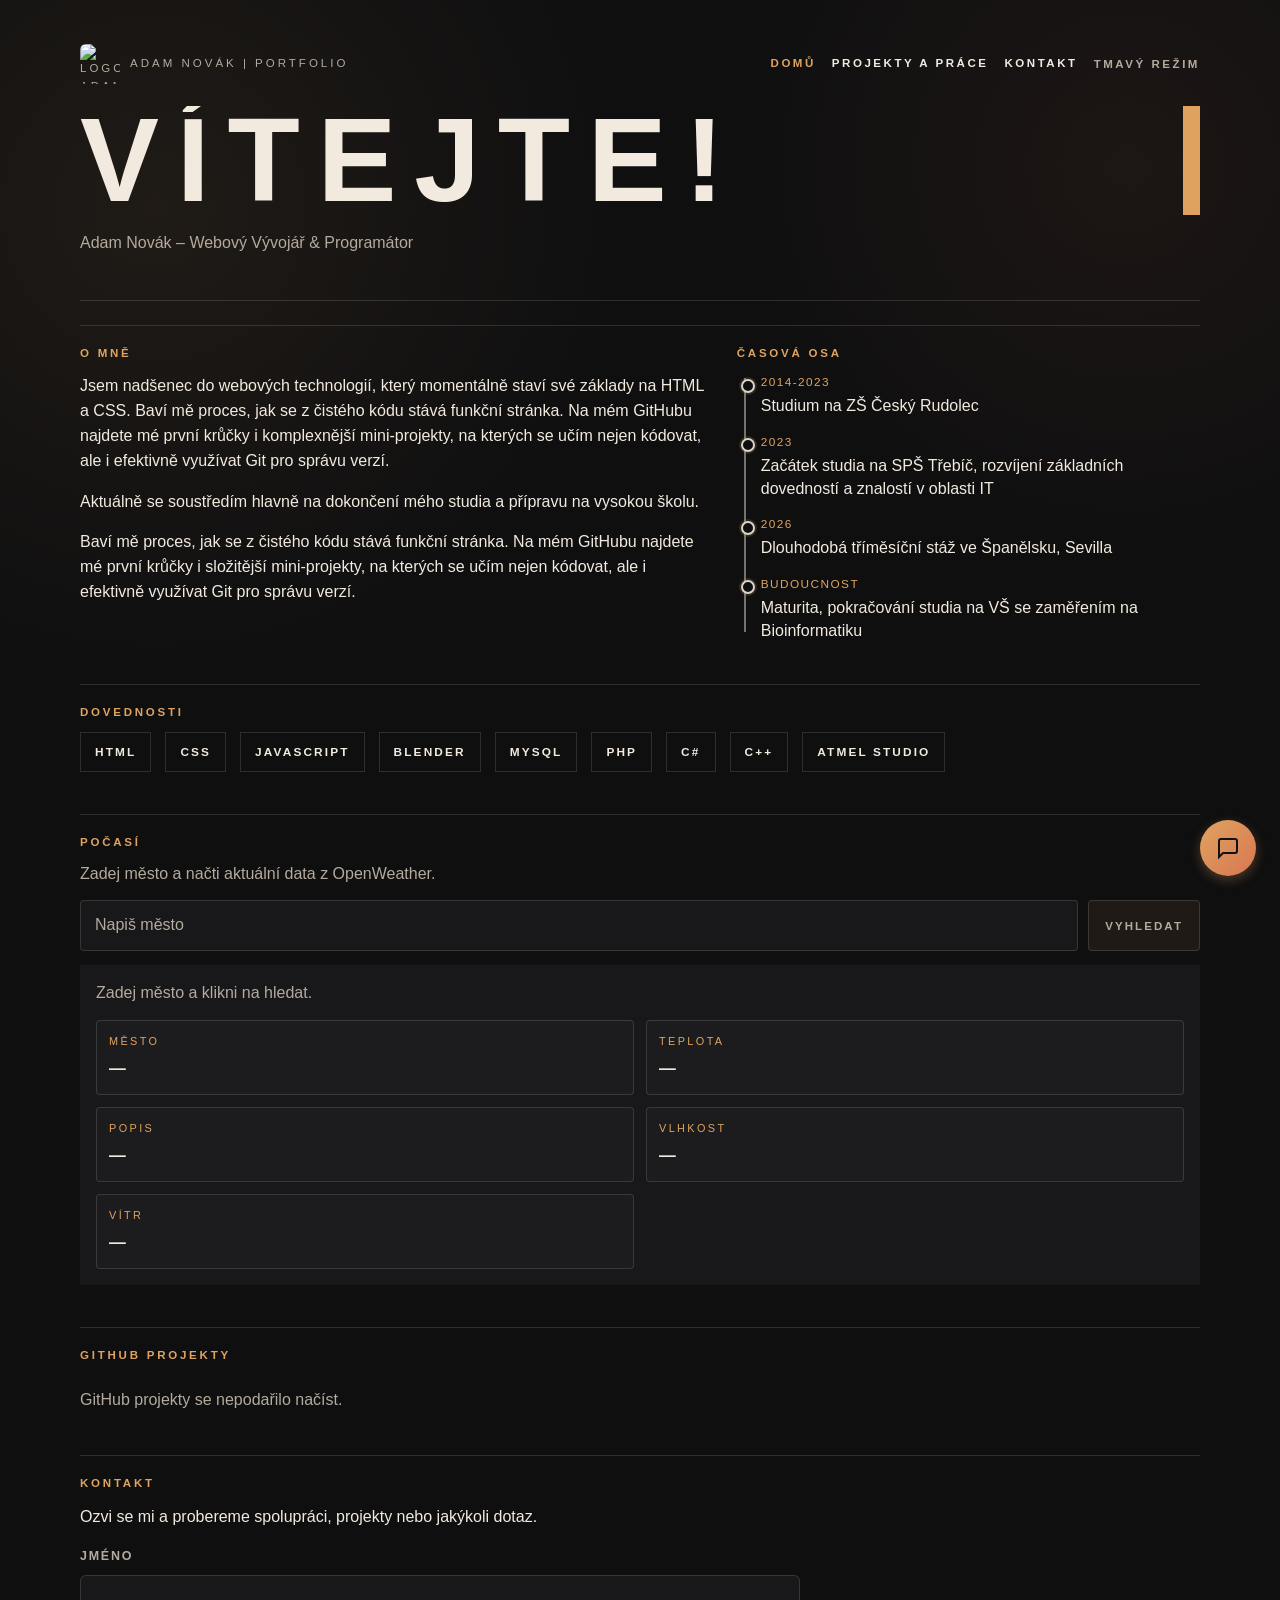
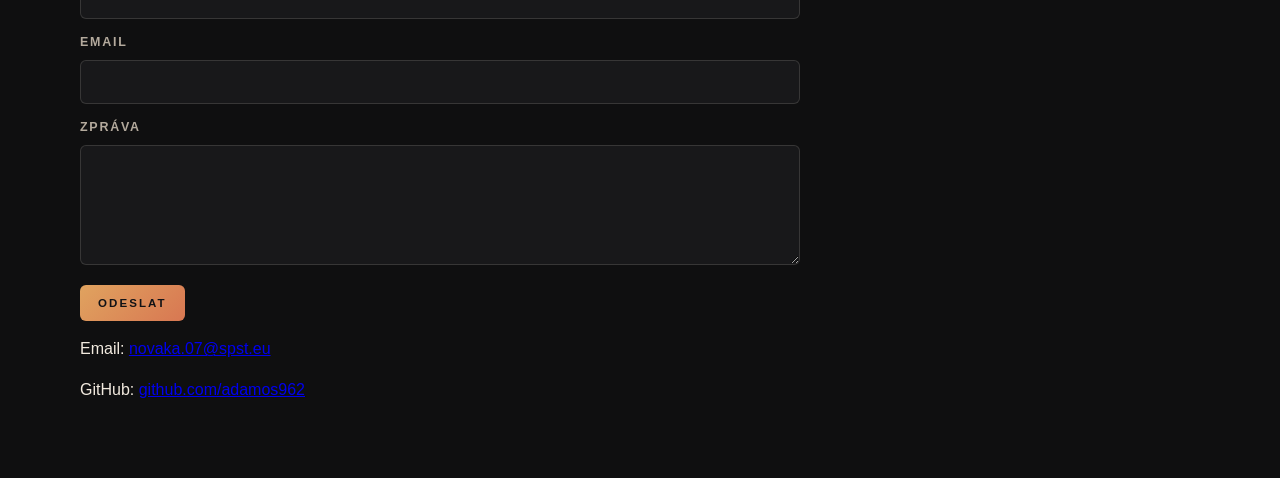
==== index.html @ 63051bd4 "JS minified + picture compressed more" ====
<!DOCTYPE html>
<html lang="cs">
<head>
    <meta charset="UTF-8">
    <meta name="viewport" content="width=device-width, initial-scale=1.0">
    <meta name="description" content="Portfolio Adama Nováka – webový vývojář, programátor, 3D designer. HTML, CSS, JavaScript, Python, C++. Přehled projektů a dovedností.">
    <meta name="author" content="Adam Novák">
    <meta name="keywords" content="portfolio, webový vývojář, HTML CSS JavaScript, Python, programátor, Třebíč">
    <meta name="robots" content="index,follow,max-snippet:-1,max-image-preview:large">
    <meta name="theme-color" content="#0f0f10">
    <meta name="color-scheme" content="dark light">
    <meta http-equiv="Content-Security-Policy" content="script-src 'self' 'unsafe-inline' https://www.googletagmanager.com https://api.github.com; connect-src 'self' https://*.google-analytics.com https://*.analytics.google.com https://*.googletagmanager.com https://api.github.com https://api.openweathermap.org;">
    <meta name="google-site-verification" content="hx__53u4xNnlyAiqrmCuZ11W1itisKY6_TkjL5RrKaM">
    <meta name="mobile-web-app-capable" content="yes">
    <meta property="og:locale" content="cs_CZ">
    <meta property="og:type" content="website">
    <meta property="og:url" content="https://adameknovacek.netlify.app/">
    <meta property="og:site_name" content="Adam Novák | Portfolio">
    <meta property="og:title" content="Adam Novák | Portfolio">
    <meta property="og:description" content="Osobní portfolio Adama Nováka. Webové projekty, studijní práce, dovednosti a kontakt na jednom místě.">
    <meta property="og:image" content="https://adameknovacek.netlify.app/LOGO.webp">
    <meta property="og:image:width" content="512">
    <meta property="og:image:height" content="512">
    <meta property="og:image:type" content="image/png">
    <meta name="twitter:card" content="summary_large_image">
    <meta name="twitter:title" content="Adam Novák | Portfolio">
    <meta name="twitter:description" content="Osobní portfolio Adama Nováka. Webové projekty, studijní práce, dovednosti a kontakt na jednom místě.">
    <meta name="twitter:image" content="https://adameknovacek.netlify.app/LOGO.webp">
    <meta name="twitter:creator" content="@adamos962">
    <meta name="apple-mobile-web-app-status-bar-style" content="black-translucent">
    <script async src="https://www.googletagmanager.com/gtag/js?id=G-PLTFPHKEN8"></script>
    <script>
      window.dataLayer = window.dataLayer || [];
      function gtag(){dataLayer.push(arguments);}
      gtag('js', new Date());

      gtag('config', 'G-PLTFPHKEN8');
    </script>
    <title>Adam Novák | Portfolio – Webový Vývojář & Programátor</title>
    <link rel="icon" type="image/webp" href="LOGO.webp">
    <link rel="canonical" href="https://adameknovacek.netlify.app/">
    <link rel="preconnect" href="https://api.openweathermap.org">
    <link rel="dns-prefetch" href="https://github.com">
    <link rel="stylesheet" href="style.css">
    <script type="application/ld+json">
    {
        "@context": "https://schema.org",
        "@type": "ProfilePage",
        "name": "Adam Novák | Portfolio",
        "url": "https://adameknovacek.netlify.app/",
        "description": "Portfolio Adama Nováka - webový vývojář, programátor, 3D designer.",
        "inLanguage": "cs-CZ",
        "datePublished": "2026-05-05",
        "isAccessibleForFree": true,
        "mainEntity": {
            "@type": "Person",
            "name": "Adam Novák",
            "url": "https://adameknovacek.netlify.app/",
            "email": "novaka.07@spst.eu",
            "jobTitle": "Student, Webový Vývojář & Programátor",
            "affiliation": {
                "@type": "EducationalOrganization",
                "name": "SPŠ Třebíč"
            },
            "knowsLanguage": ["cs", "en"],
            "sameAs": [
                "https://github.com/adamos962"
            ],
            "skills": "HTML, CSS, JavaScript, Python, C++, C#, MySQL, Blender, 3D Modeling"
        }
    }
    </script>
    <script type="application/ld+json">
    {
        "@context": "https://schema.org",
        "@type": "BreadcrumbList",
        "itemListElement": [
            {
                "@type": "ListItem",
                "position": 1,
                "name": "Domů",
                "item": "https://adameknovacek.netlify.app/"
            },
            {
                "@type": "ListItem",
                "position": 2,
                "name": "O Mně",
                "item": "https://adameknovacek.netlify.app/#o-mne"
            },
            {
                "@type": "ListItem",
                "position": 3,
                "name": "Dovednosti",
                "item": "https://adameknovacek.netlify.app/#dovednosti"
            }
        ]
    }
    </script>
</head>
<body>
    <header class="hero">
        <div class="hero__topbar">
            <a class="hero__brand" href="index.html" aria-label="Přejít na hlavní stránku">
                    <img class="hero__logo hero__logo--large" src="LOGO.webp"
                         srcset="LOGO-64.webp 64w, LOGO-128.webp 128w, LOGO.webp 361w"
                         sizes="(max-width: 600px) 48px, 49px"
                         width="49" height="50"
                         decoding="async" loading="lazy"
                         alt="Logo Adam Novák">
                <span>Adam Novák | Portfolio</span>
            </a>
            <nav aria-label="Hlavní navigace">
                <a href="index.html" aria-current="page">Domů</a>
                <a href="projekty.html">Projekty a Práce</a>
                <a href="#kontakt">Kontakt</a>
                <button type="button" data-theme-toggle>Tmavý režim</button>
            </nav>
        </div>

        <h1 class="typewriter"></h1>
        <p class="hero__subtitle">Adam Novák – Webový Vývojář & Programátor</p>
    </header>

    <main class="obsah">
        <section id="o-mne" class="karta about-section" itemscope itemtype="https://schema.org/EducationalOccupationalCredential">
            <div>
                <h2>O mně</h2>
                <p itemprop="description">
                    Jsem nadšenec do webových technologií, který momentálně staví své základy na HTML a CSS. Baví mě proces, jak se z čistého kódu stává funkční stránka. Na mém GitHubu najdete mé první krůčky i komplexnější mini-projekty, na kterých se učím nejen kódovat, ale i efektivně využívat Git pro správu verzí.
                </p>
                <p>
                    Aktuálně se soustředím hlavně na dokončení mého studia a přípravu na vysokou školu.
                </p>

                <p>
                    Baví mě proces, jak se z čistého kódu stává funkční stránka. Na mém GitHubu najdete mé první krůčky i složitější mini-projekty, na kterých se učím nejen kódovat, ale i efektivně využívat Git pro správu verzí.
                </p>
                </p>
            </div>
            <aside class="study-timeline" aria-label="Studijní timeline">
                <h2>Časová osa</h2>
                <ol class="study-timeline__list">
                    <li><span>2014-2023</span>Studium na ZŠ Český Rudolec</li>
                    <li><span>2023</span>Začátek studia na SPŠ Třebíč, rozvíjení základních dovedností a znalostí v oblasti IT</li>
                    <li><span>2026</span>Dlouhodobá tříměsíční stáž ve Španělsku, Sevilla</li>
                    <li><span>Budoucnost</span>Maturita, pokračování studia na VŠ se zaměřením na Bioinformatiku</li>
                </ol>
            </aside>
        </section>

        <section id="dovednosti" class="karta">
            <h2>Dovednosti</h2>
            <ul class="seznam-dovednosti" itemscope itemtype="https://schema.org/ItemList">
                <link itemprop="itemListOrder" href="https://schema.org/ItemListUnordered" />
                <li itemprop="itemListElement">HTML</li>
                <li itemprop="itemListElement">CSS</li>
                <li itemprop="itemListElement">JavaScript</li>
                <li itemprop="itemListElement">Blender</li>
                <li itemprop="itemListElement">MySQL</li>
                <li itemprop="itemListElement">PHP</li>
                <li itemprop="itemListElement">C#</li>
                <li itemprop="itemListElement">C++</li>
                <li itemprop="itemListElement">Atmel studio</li>
            </ul>
        </section>

        <section id="weather" class="karta weather-widget">
            <div class="weather-widget__intro">
                <h2>Počasí</h2>
                <p>Zadej město a načti aktuální data z OpenWeather.</p>
            </div>

            <div class="weather-widget__controls">
                <input id="weather-city-input" class="weather-widget__input" type="text" placeholder="Napiš město" aria-label="Název města">
                <button type="button" data-weather-search class="weather-widget__button">Vyhledat</button>
            </div>

            <div class="weather-card" aria-live="polite">
                <p id="weather-message" class="weather-card__message">Zadej město a klikni na hledat.</p>
                <dl class="weather-card__details">
                    <div class="weather-card__item">
                        <dt>Město</dt>
                        <dd id="weather-city-name">—</dd>
                    </div>
                    <div class="weather-card__item">
                        <dt>Teplota</dt>
                        <dd id="weather-temperature">—</dd>
                    </div>
                    <div class="weather-card__item">
                        <dt>Popis</dt>
                        <dd id="weather-description">—</dd>
                    </div>
                    <div class="weather-card__item">
                        <dt>Vlhkost</dt>
                        <dd id="weather-humidity">—</dd>
                    </div>
                    <div class="weather-card__item">
                        <dt>Vítr</dt>
                        <dd id="weather-wind">—</dd>
                    </div>
                </dl>
            </div>
        </section>

        <section id="projects" class="karta github-projects" aria-labelledby="github-projects-heading"></section>

        <section id="kontakt" class="karta contact-section">
            <h2>Kontakt</h2>
            <p>Ozvi se mi a probereme spolupráci, projekty nebo jakýkoli dotaz.</p>
            <form name="kontaktni-formular" method="POST" action="/thank-you.html" data-netlify="true" data-netlify-honeypot="bot-field" class="contact-form">
                <input type="hidden" name="form-name" value="kontaktni-formular">
                <p style="display:none;">
                    <label>Nevyplňujte toto pole: <input name="bot-field" /></label>
                </p>
                <div class="contact-form__field">
                    <label for="contact-name">Jméno</label>
                    <input id="contact-name" name="name" type="text" autocomplete="name" required>
                </div>
                <div class="contact-form__field">
                    <label for="contact-email">Email</label>
                    <input id="contact-email" name="email" type="email" autocomplete="email" required>
                </div>
                <div class="contact-form__field">
                    <label for="contact-message">Zpráva</label>
                    <textarea id="contact-message" name="message" rows="5" required></textarea>
                </div>
                <button type="submit" class="weather-widget__button">Odeslat</button>
            </form>
            <address class="kontakt-data">
                <p>Email: <a href="mailto:novaka.07@spst.eu">novaka.07@spst.eu</a></p>
                <p>GitHub: <a href="https://github.com/adamos962" target="_blank" rel="noopener noreferrer">github.com/adamos962</a></p>
            </address>
        </section>
    </main>
    
    <button id="chat-bubble" class="chat-bubble" aria-label="Otevřít chat" aria-expanded="false">
        <svg width="24" height="24" viewBox="0 0 24 24" fill="none" stroke="currentColor" stroke-width="2">
            <path d="M21 15a2 2 0 0 1-2 2H7l-4 4V5a2 2 0 0 1 2-2h14a2 2 0 0 1 2 2z"></path>
        </svg>
    </button>

    <div id="chat-modal" class="chat-modal" hidden>
        <div class="chat-modal__container">
            <div class="chat-modal__header">
                <h2>Zeptej se mě</h2>
                <button id="chat-close" class="chat-modal__close" aria-label="Zavřít chat">&times;</button>
            </div>
            <div class="chat-modal__body">
                <p class="chat-modal__intro">Ptej se na mé dovednosti, projekty nebo pozadí.</p>
                <div id="chat-response" aria-live="polite" class="chat-response"></div>
            </div>
            <div class="chat-modal__footer">
                <input type="text" id="chat-input" placeholder="např. Jaké jazyky znáš?" aria-label="Tvá otázka">
                <button id="chat-send">Poslat</button>
            </div>
        </div>
    </div>
    <script src="script.js" defer></script>
</body>
</html>
---- style.css ----
:root,body.dark-mode{--line:rgba(242, 234, 223, 0.14);--accent:#e0a35f}body,nav a{color:var(--ink)}.contact-form label,.projekt-karta h3,.weather-card__item dt,.weather-widget__button,.work-item h3,h1,nav button{text-transform:uppercase}.github-project-card__link:hover,.karta--footer a{text-decoration:underline}.back-link,.hero__brand,nav a{text-decoration:none}:root{--bg:#0f0f10;--surface:#18181a;--ink:#f2eadf;--muted:#b4aa9d;--page-width:1120px}body.dark-mode{--bg:#e5d0ad;--surface:#d7bb86;--ink:#1f1f22;--muted:#5f5a54;--color-primary:var(--accent);--color-muted:var(--muted)}*{box-sizing:border-box;user-select:none}body{margin:0;padding:22px 18px 36px;font-family:Arial,sans-serif;line-height:1.55;background:radial-gradient(circle at 12% 10%,rgba(224,163,95,.08),transparent 22%),radial-gradient(circle at 88% 8%,rgba(216,119,82,.07),transparent 18%),var(--bg)}.weather-card__item dt,.weather-widget__button,h1,h2,h3,nav button{font-family:"Arial Narrow","Helvetica Neue Condensed Bold",Impact,"Arial Black",sans-serif}.thank-you-page{min-height:100vh;display:flex;flex-direction:column}.thank-you-page .obsah{flex:1;display:flex;align-items:flex-start}.thank-you-page .obsah .karta{width:100%;margin-top:28px}.hero,.karta--footer,.obsah{max-width:var(--page-width);margin:0 auto}.hero.hero--full{max-width:none;width:100%;margin:0;padding-left:22px;padding-right:22px}.hero{padding:22px 0 26px;border-bottom:1px solid var(--line)}.hero__topbar{display:flex;justify-content:space-between;align-items:center;flex-wrap:wrap;gap:18px;margin-bottom:22px}.hero__brand,.karta h2,.project-kicker,.seznam-dovednosti li,.stack,.study-timeline__list span,nav a{font-family:"Arial Narrow","Helvetica Neue Condensed Bold",Impact,"Arial Black",sans-serif;text-transform:uppercase}.hero__brand{margin:0;display:inline-flex;align-items:center;gap:10px;font-size:.72rem;letter-spacing:.26em;color:var(--muted)}.weather-widget__button,nav a,nav button{font-size:.72rem;font-weight:700;letter-spacing:.22em}.hero__logo{width:28px;height:28px;object-fit:contain;border-radius:6px}.hero__logo--large{width:40px;height:40px}nav{display:flex;flex-wrap:wrap;gap:16px}nav a[aria-current=page]{color:var(--accent)}.weather-widget__button,nav button{padding:0;border:0;background:0 0;color:var(--muted);cursor:pointer;transition:color .2s}.weather-widget__button{padding:12px 16px;border:1px solid var(--line);border-radius:4px;background:rgba(224,163,95,.08);letter-spacing:.18em}.weather-widget__button:hover,nav button:hover{color:var(--accent);transform:none}.weather-widget__button:focus-visible,nav button:focus-visible{outline:2px solid var(--accent);outline-offset:4px}h1,h2,h3{margin:0;line-height:.92}h1{font-size:clamp(3.4rem, 10vw, 7.4rem);letter-spacing:-.1em}h1.typewriter{overflow:hidden;white-space:nowrap;border-right:.15em solid var(--accent);letter-spacing:.15em;animation:3.5s steps(30,end) typing,.5s step-end infinite blink-caret}@keyframes typing{from{width:0}to{width:100%}}@keyframes blink-caret{from,to{border-color:transparent}50%{border-color:var(--accent)}}.hero__subtitle{margin:16px 0 18px;max-width:40ch;font-size:1rem;color:var(--muted)}.github-projects,.weather-widget{display:grid;gap:14px}.github-projects__message,.weather-widget__intro p{margin:0;color:var(--muted)}.weather-widget__controls{display:flex;flex-wrap:wrap;gap:10px}.github-projects__grid,.weather-card__details{display:grid;grid-template-columns:repeat(2,minmax(0,1fr))}.weather-widget__input{flex:1 1 260px;min-width:0;padding:12px 14px;border:1px solid var(--line);border-radius:4px;background:var(--surface);color:var(--ink);font:inherit;user-select:text}.weather-widget__input::placeholder{color:var(--muted)}.weather-widget__input:focus-visible{outline:2px solid var(--accent);outline-offset:2px}.weather-widget__button:hover{background:rgba(224,163,95,.16);border-color:rgba(224,163,95,.32)}.karta,.work-item{border-top:1px solid var(--line)}.weather-card{padding:16px;background:var(--surface)}.weather-card__message{margin:0 0 14px;color:var(--muted)}.weather-card__details{gap:12px;margin:0;padding:0}.weather-card__item{padding:12px;border:1px solid var(--line);border-radius:4px;background:rgba(255,255,255,.02)}.weather-card__item dt{margin:0 0 6px;font-size:.68rem;letter-spacing:.22em;color:var(--accent)}.weather-card__item dd{margin:0;font-size:1.05rem;font-weight:700;letter-spacing:.02em}.github-projects__grid{gap:16px}.github-project-card{padding:18px;border:1px solid var(--line);background:var(--surface)}.github-project-card__title{margin:0 0 8px;font-size:1rem}.github-project-card__badge{display:inline-block;margin-bottom:10px;padding:4px 8px;border-radius:999px;color:#111216;font-size:.7rem;font-weight:700}.github-project-card__description{margin:0 0 14px;color:var(--ink)}#chat-send,.chat-modal__close:hover,.karta h2,.project-kicker,.study-timeline__list span{color:var(--accent)}.github-project-card__link{color:var(--accent);text-decoration:none;font-size:.9rem}.obsah{margin-top:24px;display:grid;gap:20px}.karta{padding:22px 0}.karta h2{margin-bottom:14px;font-size:.72rem;letter-spacing:.24em}.about-section{display:grid;grid-template-columns:minmax(0,1.15fr) minmax(300px,0.85fr);gap:30px;align-items:start}.study-timeline__list{margin:0;padding:2px 0 0 24px;list-style:none;position:relative}.chat-bubble,.chat-modal{position:fixed;right:24px}.study-timeline__list::before{content:"";position:absolute;left:7px;top:6px;bottom:10px;width:2px;background:rgba(242,234,223,.45)}.study-timeline__list li{position:relative;margin-bottom:16px;line-height:1.45}.study-timeline__list li:last-child{margin-bottom:0}.study-timeline__list li::before{content:"";position:absolute;left:-20px;top:.3rem;width:10px;height:10px;border-radius:50%;border:2px solid rgba(242,234,223,.9);background:var(--bg);box-shadow:0 0 0 2px rgba(224,163,95,.16)}.study-timeline__list span{display:block;margin-bottom:3px;font-size:.74rem;letter-spacing:.12em}.seznam-dovednosti{display:flex;flex-wrap:wrap;gap:14px;margin:14px 0 0;padding:0;list-style:none}.project-media,.projekty-grid{display:grid;grid-template-columns:repeat(2,minmax(0,1fr))}.seznam-dovednosti li{padding:10px 14px;border:1px solid var(--line);font-size:.74rem;font-weight:700;letter-spacing:.18em}.projekty-grid{gap:16px;margin-top:14px;padding:0;list-style:none}.projekt-karta{border:1px solid var(--line);background:var(--surface)}.projekt-karta article{padding:20px;height:100%}.project-media img,.work-image img{display:block;padding:7px;background:#111216;object-fit:cover;width:100%}.project-kicker{margin:0 0 12px;font-size:.68rem;letter-spacing:.24em}.contact-form label,.stack{color:var(--muted);font-weight:700}.projekt-karta h3{margin:0 0 12px;font-size:1.55rem;letter-spacing:.06em}.projekt-popis{min-height:4.65em}.project-media{gap:10px;margin:16px 0 12px}.project-media img{height:190px;border:1px solid rgba(224,163,95,.28);border-radius:4px;box-shadow:0 10px 22px rgba(0,0,0,.3)}.stack{margin:12px 0 0;font-size:.72rem;letter-spacing:.2em}.work-list{margin-top:8px}.work-item{padding:16px 0 22px}.work-item--with-img{display:flex;gap:34px;align-items:center;justify-content:space-between}.work-content{flex:1}.work-image{flex:0 0 360px}.work-image img{height:220px;border:1px solid rgba(224,163,95,.35);border-radius:4px;box-shadow:0 14px 28px rgba(0,0,0,.35)}.work-item h3{margin:0 0 10px;font-size:1.25rem;letter-spacing:.04em}.work-text{margin:0;max-width:75ch}.contact-form{max-width:720px;margin-top:18px}.contact-form__field{margin-bottom:14px;display:flex;flex-direction:column;gap:8px}.contact-form label{font-size:.78rem;letter-spacing:.14em}.contact-form input[type=email],.contact-form input[type=text],.contact-form textarea{background:var(--surface);border:1px solid var(--line);color:var(--ink);padding:12px 14px;border-radius:6px;font-size:1rem;width:100%}.contact-form textarea{min-height:120px;resize:vertical}.contact-form input:focus,.contact-form select:focus,.contact-form textarea:focus{outline:2px solid var(--color-primary);border-color:var(--color-primary);box-shadow:0 8px 24px rgba(224,163,95,.06)}.contact-form button:disabled,.contact-form button[disabled]{opacity:.7;cursor:not-allowed;transform:none}.contact-form button{margin-top:6px;padding:12px 18px;border-radius:6px;background:linear-gradient(135deg,var(--accent),#d87752);color:#111216;border:none;font-weight:700;cursor:pointer}.contact-form button:hover{filter:brightness(1.02)}@media (max-width:640px){.contact-form{padding:0 6px}}.karta--footer{margin-top:24px;padding-top:24px;border-top:1px solid var(--line)}.karta--footer a{color:var(--ink);font-weight:700;text-decoration-color:var(--accent)}.back-link{display:inline-flex;align-items:center;gap:10px;padding:12px 18px;border:1px solid var(--line);border-radius:999px;background:rgba(224,163,95,.08);color:var(--ink);font-weight:700;transition:transform .2s,border-color .2s,background .2s}.back-link:hover{transform:translateY(-1px);border-color:var(--accent);background:rgba(224,163,95,.14)}.back-link:focus-visible{outline:2px solid var(--accent);outline-offset:3px}.kontakt-data{font-style:normal}.chat-bubble{bottom:24px;width:56px;height:56px;border-radius:50%;border:none;background:linear-gradient(135deg,var(--accent),#d87752);color:#111216;cursor:pointer;display:flex;align-items:center;justify-content:center;box-shadow:0 4px 12px rgba(224,163,95,.3);transition:transform .2s,box-shadow .2s;z-index:999}.chat-bubble:hover{transform:scale(1.1);box-shadow:0 6px 16px rgba(224,163,95,.5)}.chat-bubble:focus-visible{outline:2px solid var(--accent);outline-offset:4px}.chat-bubble svg{width:24px;height:24px}.chat-modal{bottom:100px;max-width:360px;background:var(--surface);border:1px solid var(--line);border-radius:12px;box-shadow:0 8px 24px rgba(0,0,0,.3);max-height:500px;z-index:998;display:flex;flex-direction:column;animation:.3s ease-out slideUp}.chat-modal[hidden]{display:none}@keyframes slideUp{from{opacity:0;transform:translateY(20px)}to{opacity:1;transform:translateY(0)}}.chat-modal__header{padding:12px 16px;border-bottom:1px solid var(--line);display:flex;justify-content:space-between;align-items:center}.chat-modal__header h2{margin:0;font-size:.95rem;color:var(--ink)}.chat-modal__close{background:0 0;border:none;color:var(--muted);cursor:pointer;padding:0;font-size:1.3rem;width:28px;height:28px;display:flex;align-items:center;justify-content:center}.chat-modal__body{padding:12px 16px;flex:1;overflow-y:auto;display:flex;flex-direction:column;gap:10px}.chat-modal__intro{margin:0;font-size:.8rem;color:var(--muted)}#chat-input,.chat-response{border:1px solid var(--line);color:var(--ink)}.chat-response{padding:10px 12px;border-radius:6px;background:rgba(224,163,95,.06);font-size:.85rem;line-height:1.4;min-height:50px;display:flex;align-items:center}.chat-response.loading{color:var(--muted);font-style:italic}.chat-response.error{color:#ff6b6b}.chat-modal__footer{padding:10px 16px;border-top:1px solid var(--line);display:flex;gap:6px}#chat-input{flex:1;padding:8px 10px;border-radius:4px;background:var(--bg);font:inherit;font-size:.8rem;user-select:text}#chat-input::placeholder{color:var(--muted)}#chat-input:focus-visible{outline:0;border-color:var(--accent)}#chat-send{padding:8px 12px;border:1px solid var(--line);border-radius:4px;background:rgba(224,163,95,.12);font:inherit;font-weight:700;font-size:.75rem;cursor:pointer;white-space:nowrap;transition:.2s}#chat-send:hover{background:rgba(224,163,95,.2);border-color:var(--accent)}@media (max-width:760px){body{padding:16px 10px 22px}.hero{padding:16px 0 18px}.karta{padding:18px 0}.about-section,.github-projects__grid,.project-media,.projekty-grid,.weather-card__details{grid-template-columns:1fr}.project-media img,.work-image img{height:210px}.about-section{gap:20px}.work-item--with-img{flex-direction:column;gap:15px}.work-image{flex:none;width:100%}.chat-bubble{width:48px;height:48px;bottom:16px;right:16px}.chat-modal{bottom:80px;right:12px;max-width:calc(100vw - 24px);max-height:60vh}}
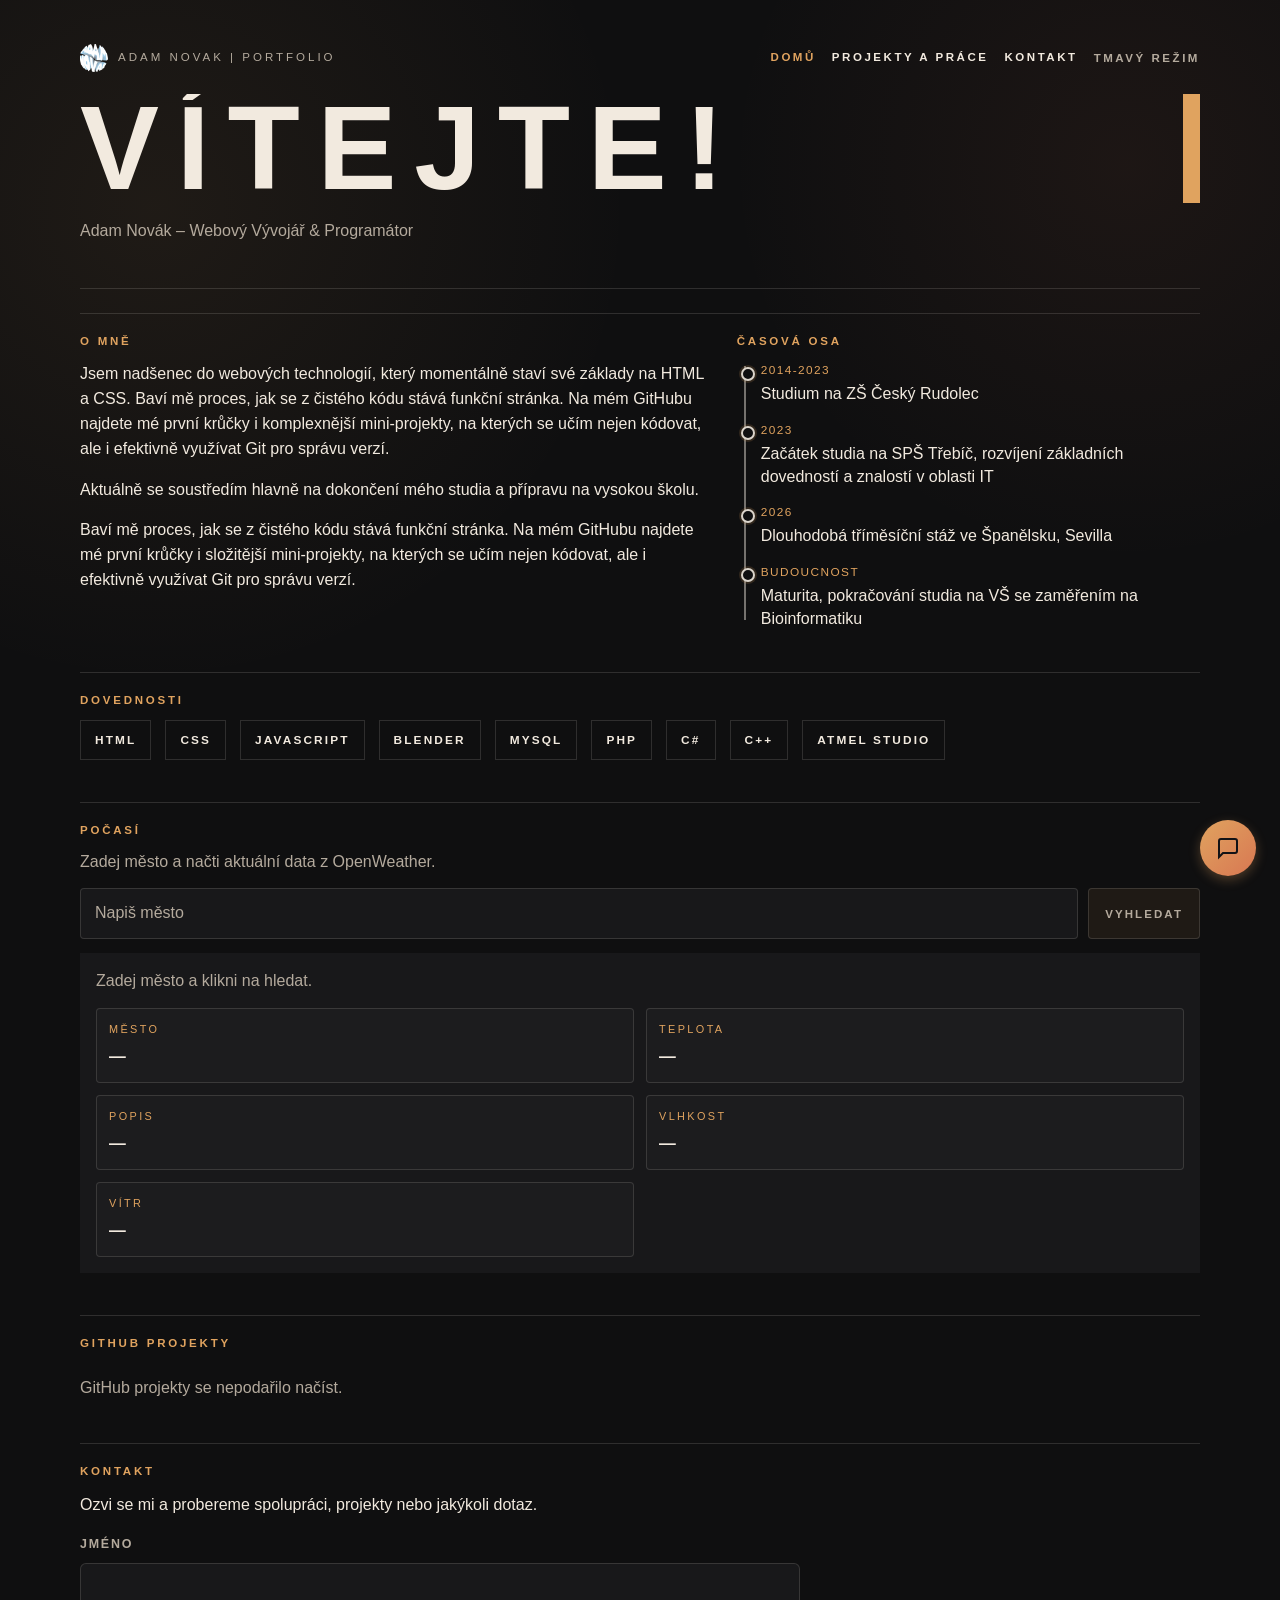
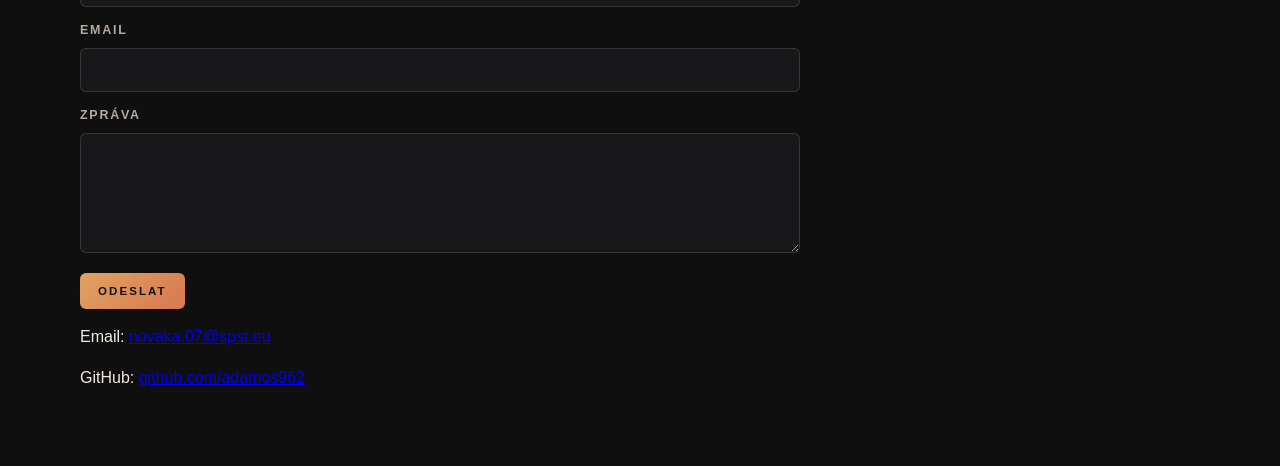
==== commit e135e072: "Fixed logo" ====
--- a/index.html
+++ b/index.html
@@ -37,7 +37,9 @@
       gtag('config', 'G-PLTFPHKEN8');
     </script>
     <title>Adam Novák | Portfolio – Webový Vývojář & Programátor</title>
-    <link rel="icon" type="image/webp" href="LOGO.webp">
+    <link rel="icon" href="LOGO.webp" type="image/webp" sizes="64x64">
+    <link rel="shortcut icon" href="LOGO.webp" type="image/webp">
+    <link rel="apple-touch-icon" href="LOGO.webp">
     <link rel="canonical" href="https://adameknovacek.netlify.app/">
     <link rel="preconnect" href="https://api.openweathermap.org">
     <link rel="dns-prefetch" href="https://github.com">
@@ -101,13 +103,8 @@
     <header class="hero">
         <div class="hero__topbar">
             <a class="hero__brand" href="index.html" aria-label="Přejít na hlavní stránku">
-                    <img class="hero__logo hero__logo--large" src="LOGO.webp"
-                         srcset="LOGO-64.webp 64w, LOGO-128.webp 128w, LOGO.webp 361w"
-                         sizes="(max-width: 600px) 48px, 49px"
-                         width="49" height="50"
-                         decoding="async" loading="lazy"
-                         alt="Logo Adam Novák">
-                <span>Adam Novák | Portfolio</span>
+                <img class="hero__logo" src="LOGO.webp" alt="Logo Adam Novák">
+                <span>Adam Novak | Portfolio</span>
             </a>
             <nav aria-label="Hlavní navigace">
                 <a href="index.html" aria-current="page">Domů</a>
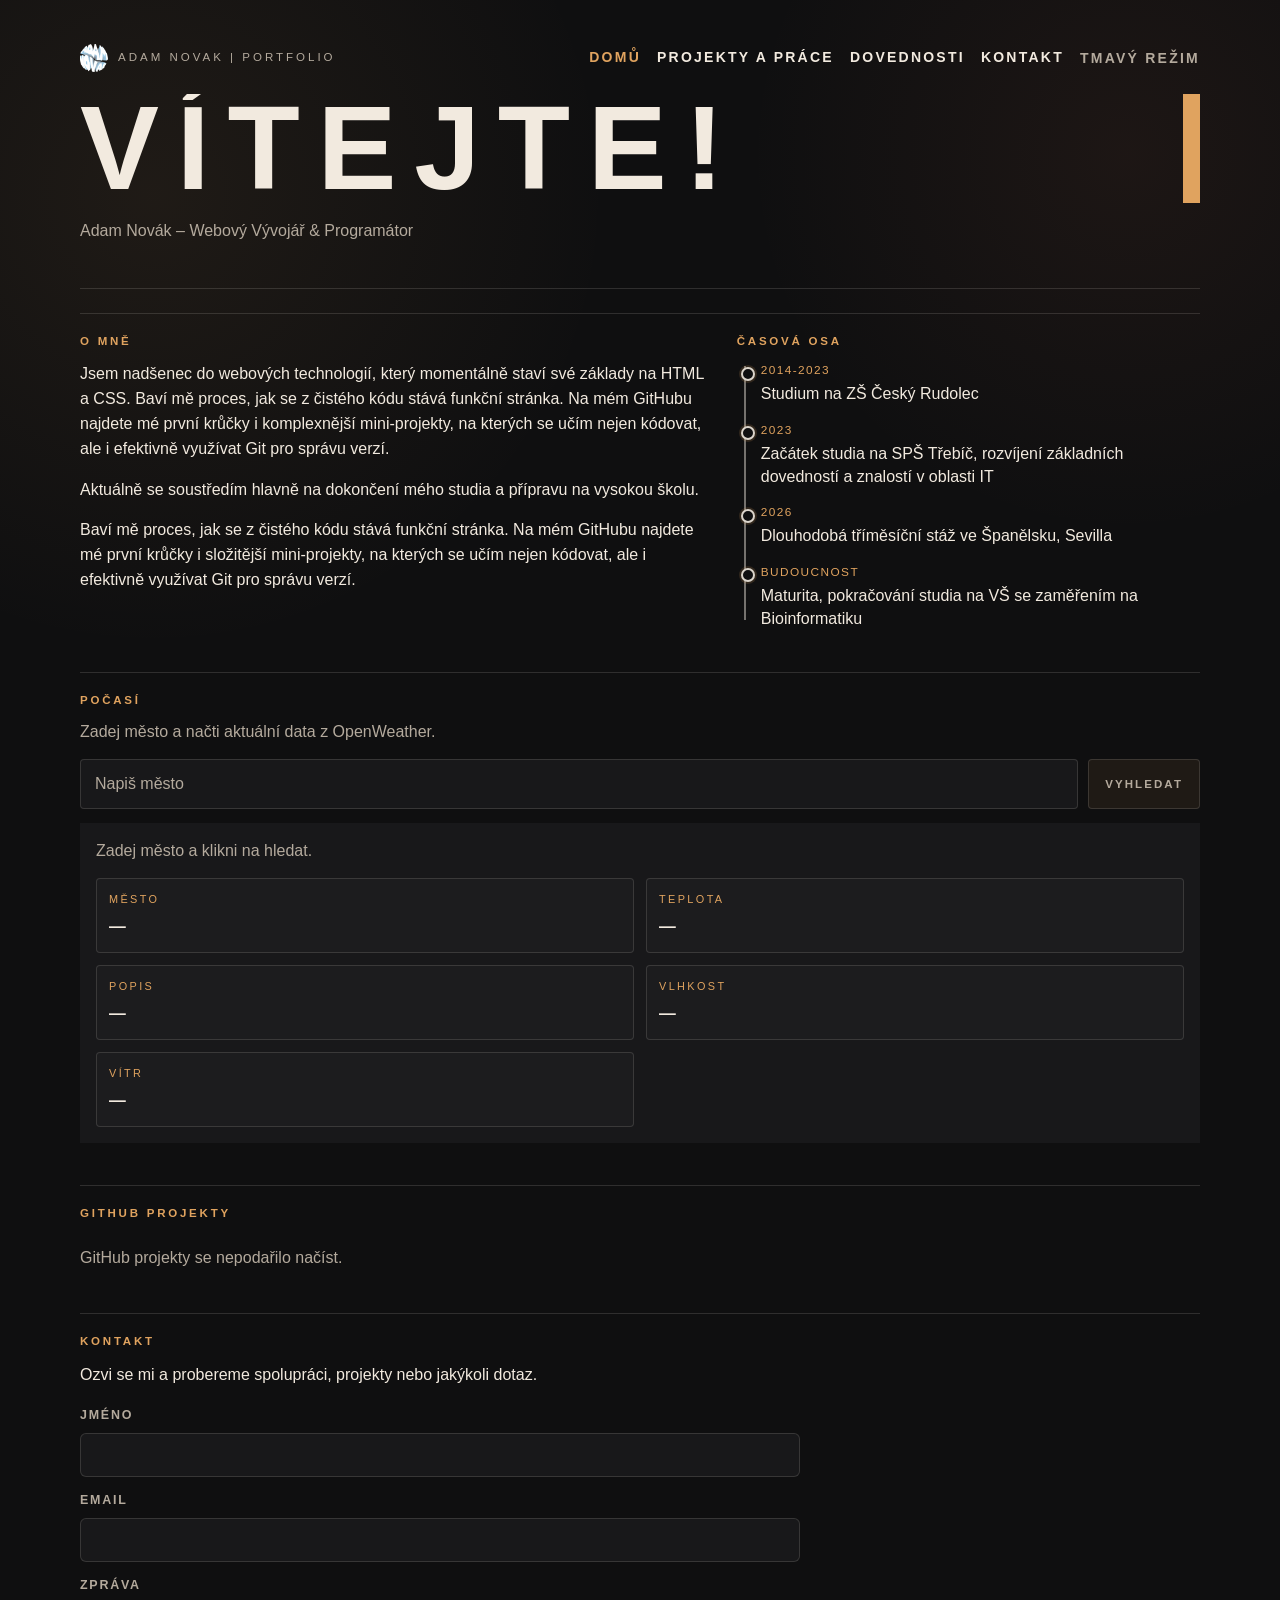
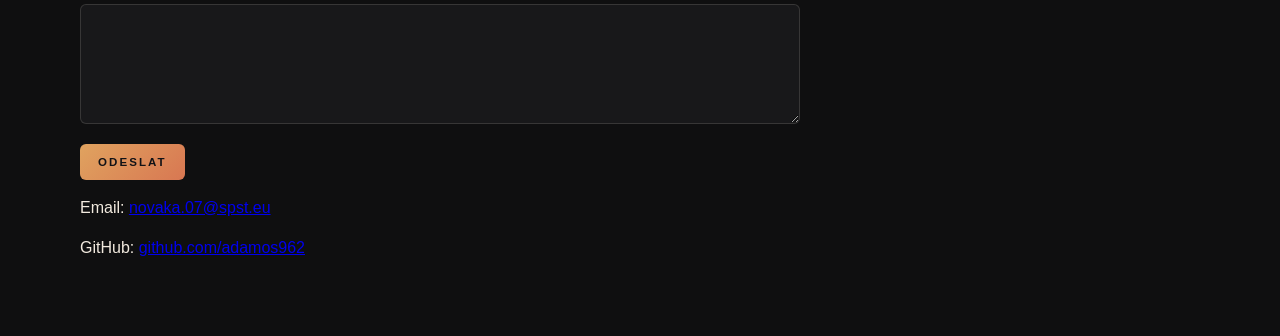
==== commit 9c66f434: "Added dovednost, optimalised AI" ====
--- a/index.html
+++ b/index.html
@@ -109,6 +109,7 @@
             <nav aria-label="Hlavní navigace">
                 <a href="index.html" aria-current="page">Domů</a>
                 <a href="projekty.html">Projekty a Práce</a>
+                <a href="dovednosti.html">Dovednosti</a>
                 <a href="#kontakt">Kontakt</a>
                 <button type="button" data-theme-toggle>Tmavý režim</button>
             </nav>
@@ -145,21 +146,7 @@
             </aside>
         </section>
 
-        <section id="dovednosti" class="karta">
-            <h2>Dovednosti</h2>
-            <ul class="seznam-dovednosti" itemscope itemtype="https://schema.org/ItemList">
-                <link itemprop="itemListOrder" href="https://schema.org/ItemListUnordered" />
-                <li itemprop="itemListElement">HTML</li>
-                <li itemprop="itemListElement">CSS</li>
-                <li itemprop="itemListElement">JavaScript</li>
-                <li itemprop="itemListElement">Blender</li>
-                <li itemprop="itemListElement">MySQL</li>
-                <li itemprop="itemListElement">PHP</li>
-                <li itemprop="itemListElement">C#</li>
-                <li itemprop="itemListElement">C++</li>
-                <li itemprop="itemListElement">Atmel studio</li>
-            </ul>
-        </section>
+        <!-- Dovednosti moved to separate page: dovednosti.html -->
 
         <section id="weather" class="karta weather-widget">
             <div class="weather-widget__intro">
@@ -206,7 +193,7 @@
             <p>Ozvi se mi a probereme spolupráci, projekty nebo jakýkoli dotaz.</p>
             <form name="kontaktni-formular" method="POST" action="/thank-you.html" data-netlify="true" data-netlify-honeypot="bot-field" class="contact-form">
                 <input type="hidden" name="form-name" value="kontaktni-formular">
-                <p style="display:none;">
+                <p class="contact-form__honeypot">
                     <label>Nevyplňujte toto pole: <input name="bot-field" /></label>
                 </p>
                 <div class="contact-form__field">
--- a/style.css
+++ b/style.css
@@ -1 +1,899 @@
-:root,body.dark-mode{--line:rgba(242, 234, 223, 0.14);--accent:#e0a35f}body,nav a{color:var(--ink)}.contact-form label,.projekt-karta h3,.weather-card__item dt,.weather-widget__button,.work-item h3,h1,nav button{text-transform:uppercase}.github-project-card__link:hover,.karta--footer a{text-decoration:underline}.back-link,.hero__brand,nav a{text-decoration:none}:root{--bg:#0f0f10;--surface:#18181a;--ink:#f2eadf;--muted:#b4aa9d;--page-width:1120px}body.dark-mode{--bg:#e5d0ad;--surface:#d7bb86;--ink:#1f1f22;--muted:#5f5a54;--color-primary:var(--accent);--color-muted:var(--muted)}*{box-sizing:border-box;user-select:none}body{margin:0;padding:22px 18px 36px;font-family:Arial,sans-serif;line-height:1.55;background:radial-gradient(circle at 12% 10%,rgba(224,163,95,.08),transparent 22%),radial-gradient(circle at 88% 8%,rgba(216,119,82,.07),transparent 18%),var(--bg)}.weather-card__item dt,.weather-widget__button,h1,h2,h3,nav button{font-family:"Arial Narrow","Helvetica Neue Condensed Bold",Impact,"Arial Black",sans-serif}.thank-you-page{min-height:100vh;display:flex;flex-direction:column}.thank-you-page .obsah{flex:1;display:flex;align-items:flex-start}.thank-you-page .obsah .karta{width:100%;margin-top:28px}.hero,.karta--footer,.obsah{max-width:var(--page-width);margin:0 auto}.hero.hero--full{max-width:none;width:100%;margin:0;padding-left:22px;padding-right:22px}.hero{padding:22px 0 26px;border-bottom:1px solid var(--line)}.hero__topbar{display:flex;justify-content:space-between;align-items:center;flex-wrap:wrap;gap:18px;margin-bottom:22px}.hero__brand,.karta h2,.project-kicker,.seznam-dovednosti li,.stack,.study-timeline__list span,nav a{font-family:"Arial Narrow","Helvetica Neue Condensed Bold",Impact,"Arial Black",sans-serif;text-transform:uppercase}.hero__brand{margin:0;display:inline-flex;align-items:center;gap:10px;font-size:.72rem;letter-spacing:.26em;color:var(--muted)}.weather-widget__button,nav a,nav button{font-size:.72rem;font-weight:700;letter-spacing:.22em}.hero__logo{width:28px;height:28px;object-fit:contain;border-radius:6px}.hero__logo--large{width:40px;height:40px}nav{display:flex;flex-wrap:wrap;gap:16px}nav a[aria-current=page]{color:var(--accent)}.weather-widget__button,nav button{padding:0;border:0;background:0 0;color:var(--muted);cursor:pointer;transition:color .2s}.weather-widget__button{padding:12px 16px;border:1px solid var(--line);border-radius:4px;background:rgba(224,163,95,.08);letter-spacing:.18em}.weather-widget__button:hover,nav button:hover{color:var(--accent);transform:none}.weather-widget__button:focus-visible,nav button:focus-visible{outline:2px solid var(--accent);outline-offset:4px}h1,h2,h3{margin:0;line-height:.92}h1{font-size:clamp(3.4rem, 10vw, 7.4rem);letter-spacing:-.1em}h1.typewriter{overflow:hidden;white-space:nowrap;border-right:.15em solid var(--accent);letter-spacing:.15em;animation:3.5s steps(30,end) typing,.5s step-end infinite blink-caret}@keyframes typing{from{width:0}to{width:100%}}@keyframes blink-caret{from,to{border-color:transparent}50%{border-color:var(--accent)}}.hero__subtitle{margin:16px 0 18px;max-width:40ch;font-size:1rem;color:var(--muted)}.github-projects,.weather-widget{display:grid;gap:14px}.github-projects__message,.weather-widget__intro p{margin:0;color:var(--muted)}.weather-widget__controls{display:flex;flex-wrap:wrap;gap:10px}.github-projects__grid,.weather-card__details{display:grid;grid-template-columns:repeat(2,minmax(0,1fr))}.weather-widget__input{flex:1 1 260px;min-width:0;padding:12px 14px;border:1px solid var(--line);border-radius:4px;background:var(--surface);color:var(--ink);font:inherit;user-select:text}.weather-widget__input::placeholder{color:var(--muted)}.weather-widget__input:focus-visible{outline:2px solid var(--accent);outline-offset:2px}.weather-widget__button:hover{background:rgba(224,163,95,.16);border-color:rgba(224,163,95,.32)}.karta,.work-item{border-top:1px solid var(--line)}.weather-card{padding:16px;background:var(--surface)}.weather-card__message{margin:0 0 14px;color:var(--muted)}.weather-card__details{gap:12px;margin:0;padding:0}.weather-card__item{padding:12px;border:1px solid var(--line);border-radius:4px;background:rgba(255,255,255,.02)}.weather-card__item dt{margin:0 0 6px;font-size:.68rem;letter-spacing:.22em;color:var(--accent)}.weather-card__item dd{margin:0;font-size:1.05rem;font-weight:700;letter-spacing:.02em}.github-projects__grid{gap:16px}.github-project-card{padding:18px;border:1px solid var(--line);background:var(--surface)}.github-project-card__title{margin:0 0 8px;font-size:1rem}.github-project-card__badge{display:inline-block;margin-bottom:10px;padding:4px 8px;border-radius:999px;color:#111216;font-size:.7rem;font-weight:700}.github-project-card__description{margin:0 0 14px;color:var(--ink)}#chat-send,.chat-modal__close:hover,.karta h2,.project-kicker,.study-timeline__list span{color:var(--accent)}.github-project-card__link{color:var(--accent);text-decoration:none;font-size:.9rem}.obsah{margin-top:24px;display:grid;gap:20px}.karta{padding:22px 0}.karta h2{margin-bottom:14px;font-size:.72rem;letter-spacing:.24em}.about-section{display:grid;grid-template-columns:minmax(0,1.15fr) minmax(300px,0.85fr);gap:30px;align-items:start}.study-timeline__list{margin:0;padding:2px 0 0 24px;list-style:none;position:relative}.chat-bubble,.chat-modal{position:fixed;right:24px}.study-timeline__list::before{content:"";position:absolute;left:7px;top:6px;bottom:10px;width:2px;background:rgba(242,234,223,.45)}.study-timeline__list li{position:relative;margin-bottom:16px;line-height:1.45}.study-timeline__list li:last-child{margin-bottom:0}.study-timeline__list li::before{content:"";position:absolute;left:-20px;top:.3rem;width:10px;height:10px;border-radius:50%;border:2px solid rgba(242,234,223,.9);background:var(--bg);box-shadow:0 0 0 2px rgba(224,163,95,.16)}.study-timeline__list span{display:block;margin-bottom:3px;font-size:.74rem;letter-spacing:.12em}.seznam-dovednosti{display:flex;flex-wrap:wrap;gap:14px;margin:14px 0 0;padding:0;list-style:none}.project-media,.projekty-grid{display:grid;grid-template-columns:repeat(2,minmax(0,1fr))}.seznam-dovednosti li{padding:10px 14px;border:1px solid var(--line);font-size:.74rem;font-weight:700;letter-spacing:.18em}.projekty-grid{gap:16px;margin-top:14px;padding:0;list-style:none}.projekt-karta{border:1px solid var(--line);background:var(--surface)}.projekt-karta article{padding:20px;height:100%}.project-media img,.work-image img{display:block;padding:7px;background:#111216;object-fit:cover;width:100%}.project-kicker{margin:0 0 12px;font-size:.68rem;letter-spacing:.24em}.contact-form label,.stack{color:var(--muted);font-weight:700}.projekt-karta h3{margin:0 0 12px;font-size:1.55rem;letter-spacing:.06em}.projekt-popis{min-height:4.65em}.project-media{gap:10px;margin:16px 0 12px}.project-media img{height:190px;border:1px solid rgba(224,163,95,.28);border-radius:4px;box-shadow:0 10px 22px rgba(0,0,0,.3)}.stack{margin:12px 0 0;font-size:.72rem;letter-spacing:.2em}.work-list{margin-top:8px}.work-item{padding:16px 0 22px}.work-item--with-img{display:flex;gap:34px;align-items:center;justify-content:space-between}.work-content{flex:1}.work-image{flex:0 0 360px}.work-image img{height:220px;border:1px solid rgba(224,163,95,.35);border-radius:4px;box-shadow:0 14px 28px rgba(0,0,0,.35)}.work-item h3{margin:0 0 10px;font-size:1.25rem;letter-spacing:.04em}.work-text{margin:0;max-width:75ch}.contact-form{max-width:720px;margin-top:18px}.contact-form__field{margin-bottom:14px;display:flex;flex-direction:column;gap:8px}.contact-form label{font-size:.78rem;letter-spacing:.14em}.contact-form input[type=email],.contact-form input[type=text],.contact-form textarea{background:var(--surface);border:1px solid var(--line);color:var(--ink);padding:12px 14px;border-radius:6px;font-size:1rem;width:100%}.contact-form textarea{min-height:120px;resize:vertical}.contact-form input:focus,.contact-form select:focus,.contact-form textarea:focus{outline:2px solid var(--color-primary);border-color:var(--color-primary);box-shadow:0 8px 24px rgba(224,163,95,.06)}.contact-form button:disabled,.contact-form button[disabled]{opacity:.7;cursor:not-allowed;transform:none}.contact-form button{margin-top:6px;padding:12px 18px;border-radius:6px;background:linear-gradient(135deg,var(--accent),#d87752);color:#111216;border:none;font-weight:700;cursor:pointer}.contact-form button:hover{filter:brightness(1.02)}@media (max-width:640px){.contact-form{padding:0 6px}}.karta--footer{margin-top:24px;padding-top:24px;border-top:1px solid var(--line)}.karta--footer a{color:var(--ink);font-weight:700;text-decoration-color:var(--accent)}.back-link{display:inline-flex;align-items:center;gap:10px;padding:12px 18px;border:1px solid var(--line);border-radius:999px;background:rgba(224,163,95,.08);color:var(--ink);font-weight:700;transition:transform .2s,border-color .2s,background .2s}.back-link:hover{transform:translateY(-1px);border-color:var(--accent);background:rgba(224,163,95,.14)}.back-link:focus-visible{outline:2px solid var(--accent);outline-offset:3px}.kontakt-data{font-style:normal}.chat-bubble{bottom:24px;width:56px;height:56px;border-radius:50%;border:none;background:linear-gradient(135deg,var(--accent),#d87752);color:#111216;cursor:pointer;display:flex;align-items:center;justify-content:center;box-shadow:0 4px 12px rgba(224,163,95,.3);transition:transform .2s,box-shadow .2s;z-index:999}.chat-bubble:hover{transform:scale(1.1);box-shadow:0 6px 16px rgba(224,163,95,.5)}.chat-bubble:focus-visible{outline:2px solid var(--accent);outline-offset:4px}.chat-bubble svg{width:24px;height:24px}.chat-modal{bottom:100px;max-width:360px;background:var(--surface);border:1px solid var(--line);border-radius:12px;box-shadow:0 8px 24px rgba(0,0,0,.3);max-height:500px;z-index:998;display:flex;flex-direction:column;animation:.3s ease-out slideUp}.chat-modal[hidden]{display:none}@keyframes slideUp{from{opacity:0;transform:translateY(20px)}to{opacity:1;transform:translateY(0)}}.chat-modal__header{padding:12px 16px;border-bottom:1px solid var(--line);display:flex;justify-content:space-between;align-items:center}.chat-modal__header h2{margin:0;font-size:.95rem;color:var(--ink)}.chat-modal__close{background:0 0;border:none;color:var(--muted);cursor:pointer;padding:0;font-size:1.3rem;width:28px;height:28px;display:flex;align-items:center;justify-content:center}.chat-modal__body{padding:12px 16px;flex:1;overflow-y:auto;display:flex;flex-direction:column;gap:10px}.chat-modal__intro{margin:0;font-size:.8rem;color:var(--muted)}#chat-input,.chat-response{border:1px solid var(--line);color:var(--ink)}.chat-response{padding:10px 12px;border-radius:6px;background:rgba(224,163,95,.06);font-size:.85rem;line-height:1.4;min-height:50px;display:flex;align-items:center}.chat-response.loading{color:var(--muted);font-style:italic}.chat-response.error{color:#ff6b6b}.chat-modal__footer{padding:10px 16px;border-top:1px solid var(--line);display:flex;gap:6px}#chat-input{flex:1;padding:8px 10px;border-radius:4px;background:var(--bg);font:inherit;font-size:.8rem;user-select:text}#chat-input::placeholder{color:var(--muted)}#chat-input:focus-visible{outline:0;border-color:var(--accent)}#chat-send{padding:8px 12px;border:1px solid var(--line);border-radius:4px;background:rgba(224,163,95,.12);font:inherit;font-weight:700;font-size:.75rem;cursor:pointer;white-space:nowrap;transition:.2s}#chat-send:hover{background:rgba(224,163,95,.2);border-color:var(--accent)}@media (max-width:760px){body{padding:16px 10px 22px}.hero{padding:16px 0 18px}.karta{padding:18px 0}.about-section,.github-projects__grid,.project-media,.projekty-grid,.weather-card__details{grid-template-columns:1fr}.project-media img,.work-image img{height:210px}.about-section{gap:20px}.work-item--with-img{flex-direction:column;gap:15px}.work-image{flex:none;width:100%}.chat-bubble{width:48px;height:48px;bottom:16px;right:16px}.chat-modal{bottom:80px;right:12px;max-width:calc(100vw - 24px);max-height:60vh}}+:root,
+body.dark-mode {
+    --line: rgba(242, 234, 223, 0.14);
+    --accent: #e0a35f;
+}
+body,
+nav a {
+    color: var(--ink);
+}
+.contact-form label,
+.projekt-karta h3,
+.weather-card__item dt,
+.weather-widget__button,
+.work-item h3,
+h1,
+nav button {
+    text-transform: uppercase;
+}
+.github-project-card__link:hover,
+.karta--footer a {
+    text-decoration: underline;
+}
+.back-link,
+.hero__brand,
+nav a {
+    text-decoration: none;
+}
+:root {
+    --bg: #0f0f10;
+    --surface: #18181a;
+    --ink: #f2eadf;
+    --muted: #b4aa9d;
+    --page-width: 1120px;
+}
+body.dark-mode {
+    --bg: #e5d0ad;
+    --surface: #d7bb86;
+    --ink: #1f1f22;
+    --muted: #5f5a54;
+    --color-primary: var(--accent);
+    --color-muted: var(--muted);
+}
+* {
+    box-sizing: border-box;
+    user-select: none;
+}
+body {
+    margin: 0;
+    padding: 22px 18px 36px;
+    font-family: Arial, sans-serif;
+    line-height: 1.55;
+    background: radial-gradient(circle at 12% 10%, rgba(224, 163, 95, 0.08), transparent 22%),
+        radial-gradient(circle at 88% 8%, rgba(216, 119, 82, 0.07), transparent 18%), var(--bg);
+}
+.weather-card__item dt,
+.weather-widget__button,
+h1,
+h2,
+h3,
+nav button {
+    font-family: "Arial Narrow", "Helvetica Neue Condensed Bold", Impact, "Arial Black", sans-serif;
+}
+.thank-you-page {
+    min-height: 100vh;
+    display: flex;
+    flex-direction: column;
+}
+.thank-you-page .obsah {
+    flex: 1;
+    display: flex;
+    align-items: flex-start;
+}
+.thank-you-page .obsah .karta {
+    width: 100%;
+    margin-top: 28px;
+}
+.hero,
+.karta--footer,
+.obsah {
+    max-width: var(--page-width);
+    margin: 0 auto;
+}
+.hero.hero--full {
+    max-width: none;
+    width: 100%;
+    margin: 0;
+    padding-left: 22px;
+    padding-right: 22px;
+}
+.hero {
+    padding: 22px 0 26px;
+    border-bottom: 1px solid var(--line);
+}
+.hero__topbar {
+    display: flex;
+    justify-content: space-between;
+    align-items: center;
+    flex-wrap: wrap;
+    gap: 18px;
+    margin-bottom: 22px;
+}
+.hero__brand,
+.karta h2,
+.project-kicker,
+.seznam-dovednosti li,
+.stack,
+.study-timeline__list span,
+nav a {
+    font-family: "Arial Narrow", "Helvetica Neue Condensed Bold", Impact, "Arial Black", sans-serif;
+    text-transform: uppercase;
+}
+.hero__brand {
+    margin: 0;
+    display: inline-flex;
+    align-items: center;
+    gap: 10px;
+    font-size: 0.72rem;
+    letter-spacing: 0.26em;
+    color: var(--muted);
+}
+.weather-widget__button,
+nav a,
+nav button {
+    font-size: 0.72rem;
+    font-weight: 700;
+    letter-spacing: 0.22em;
+}
+.hero__logo {
+    width: 28px;
+    height: 28px;
+    object-fit: contain;
+    border-radius: 6px;
+}
+.hero__logo--large {
+    width: 40px;
+    height: 40px;
+}
+nav {
+    display: flex;
+    flex-wrap: wrap;
+    gap: 16px;
+}
+nav a[aria-current="page"] {
+    color: var(--accent);
+}
+.weather-widget__button,
+nav button {
+    padding: 0;
+    border: 0;
+    background: 0 0;
+    color: var(--muted);
+    cursor: pointer;
+    transition: color 0.2s;
+}
+.weather-widget__button {
+    padding: 12px 16px;
+    border: 1px solid var(--line);
+    border-radius: 4px;
+    background: rgba(224, 163, 95, 0.08);
+    letter-spacing: 0.18em;
+}
+.weather-widget__button:hover,
+nav button:hover {
+    color: var(--accent);
+    transform: none;
+}
+.weather-widget__button:focus-visible,
+nav button:focus-visible {
+    outline: 2px solid var(--accent);
+    outline-offset: 4px;
+}
+h1,
+h2,
+h3 {
+    margin: 0;
+    line-height: 0.92;
+}
+h1 {
+    font-size: clamp(3.4rem, 10vw, 7.4rem);
+    letter-spacing: -0.1em;
+}
+h1.typewriter {
+    overflow: hidden;
+    white-space: nowrap;
+    border-right: 0.15em solid var(--accent);
+    letter-spacing: 0.15em;
+    animation:
+        3.5s steps(30, end) typing,
+        0.5s step-end infinite blink-caret;
+}
+@keyframes typing {
+    from {
+        width: 0;
+    }
+    to {
+        width: 100%;
+    }
+}
+@keyframes blink-caret {
+    from,
+    to {
+        border-color: transparent;
+    }
+    50% {
+        border-color: var(--accent);
+    }
+}
+.hero__subtitle {
+    margin: 16px 0 18px;
+    max-width: 40ch;
+    font-size: 1rem;
+    color: var(--muted);
+}
+.github-projects,
+.weather-widget {
+    display: grid;
+    gap: 14px;
+}
+.github-projects__message,
+.weather-widget__intro p {
+    margin: 0;
+    color: var(--muted);
+}
+.weather-widget__controls {
+    display: flex;
+    flex-wrap: wrap;
+    gap: 10px;
+}
+.github-projects__grid,
+.weather-card__details {
+    display: grid;
+    grid-template-columns: repeat(2, minmax(0, 1fr));
+}
+.weather-widget__input {
+    flex: 1 1 260px;
+    min-width: 0;
+    padding: 12px 14px;
+    border: 1px solid var(--line);
+    border-radius: 4px;
+    background: var(--surface);
+    color: var(--ink);
+    font: inherit;
+    user-select: text;
+}
+.weather-widget__input::placeholder {
+    color: var(--muted);
+}
+.weather-widget__input:focus-visible {
+    outline: 2px solid var(--accent);
+    outline-offset: 2px;
+}
+.weather-widget__button:hover {
+    background: rgba(224, 163, 95, 0.16);
+    border-color: rgba(224, 163, 95, 0.32);
+}
+.karta,
+.work-item {
+    border-top: 1px solid var(--line);
+}
+.weather-card {
+    padding: 16px;
+    background: var(--surface);
+}
+.weather-card__message {
+    margin: 0 0 14px;
+    color: var(--muted);
+}
+.weather-card__details {
+    gap: 12px;
+    margin: 0;
+    padding: 0;
+}
+.weather-card__item {
+    padding: 12px;
+    border: 1px solid var(--line);
+    border-radius: 4px;
+    background: rgba(255, 255, 255, 0.02);
+}
+.weather-card__item dt {
+    margin: 0 0 6px;
+    font-size: 0.68rem;
+    letter-spacing: 0.22em;
+    color: var(--accent);
+}
+.weather-card__item dd {
+    margin: 0;
+    font-size: 1.05rem;
+    font-weight: 700;
+    letter-spacing: 0.02em;
+}
+.github-projects__grid {
+    gap: 16px;
+}
+.github-project-card {
+    padding: 18px;
+    border: 1px solid var(--line);
+    background: var(--surface);
+}
+.github-project-card__title {
+    margin: 0 0 8px;
+    font-size: 1rem;
+}
+.github-project-card__badge {
+    display: inline-block;
+    margin-bottom: 10px;
+    padding: 4px 8px;
+    border-radius: 999px;
+    color: #111216;
+    font-size: 0.7rem;
+    font-weight: 700;
+}
+.github-project-card__description {
+    margin: 0 0 14px;
+    color: var(--ink);
+}
+#chat-send,
+.chat-modal__close:hover,
+.karta h2,
+.project-kicker,
+.study-timeline__list span {
+    color: var(--accent);
+}
+.github-project-card__link {
+    color: var(--accent);
+    text-decoration: none;
+    font-size: 0.9rem;
+}
+.obsah {
+    margin-top: 24px;
+    display: grid;
+    gap: 20px;
+}
+.karta {
+    padding: 22px 0;
+}
+.karta h2 {
+    margin-bottom: 14px;
+    font-size: 0.72rem;
+    letter-spacing: 0.24em;
+}
+.about-section {
+    display: grid;
+    grid-template-columns: minmax(0, 1.15fr) minmax(300px, 0.85fr);
+    gap: 30px;
+    align-items: start;
+}
+.study-timeline__list {
+    margin: 0;
+    padding: 2px 0 0 24px;
+    list-style: none;
+    position: relative;
+}
+.chat-bubble,
+.chat-modal {
+    position: fixed;
+    right: 24px;
+}
+.study-timeline__list::before {
+    content: "";
+    position: absolute;
+    left: 7px;
+    top: 6px;
+    bottom: 10px;
+    width: 2px;
+    background: rgba(242, 234, 223, 0.45);
+}
+.study-timeline__list li {
+    position: relative;
+    margin-bottom: 16px;
+    line-height: 1.45;
+}
+.study-timeline__list li:last-child {
+    margin-bottom: 0;
+}
+.study-timeline__list li::before {
+    content: "";
+    position: absolute;
+    left: -20px;
+    top: 0.3rem;
+    width: 10px;
+    height: 10px;
+    border-radius: 50%;
+    border: 2px solid rgba(242, 234, 223, 0.9);
+    background: var(--bg);
+    box-shadow: 0 0 0 2px rgba(224, 163, 95, 0.16);
+}
+.study-timeline__list span {
+    display: block;
+    margin-bottom: 3px;
+    font-size: 0.74rem;
+    letter-spacing: 0.12em;
+}
+.seznam-dovednosti {
+    display: flex;
+    flex-wrap: wrap;
+    gap: 14px;
+    margin: 14px 0 0;
+    padding: 0;
+    list-style: none;
+}
+.project-media,
+.projekty-grid {
+    display: grid;
+    grid-template-columns: repeat(2, minmax(0, 1fr));
+}
+.seznam-dovednosti li {
+    padding: 10px 14px;
+    border: 1px solid var(--line);
+    font-size: 0.74rem;
+    font-weight: 700;
+    letter-spacing: 0.18em;
+}
+.projekty-grid {
+    gap: 16px;
+    margin-top: 14px;
+    padding: 0;
+    list-style: none;
+}
+.projekt-karta {
+    border: 1px solid var(--line);
+    background: var(--surface);
+}
+.projekt-karta article {
+    padding: 20px;
+    height: 100%;
+}
+.project-media img,
+.work-image img {
+    display: block;
+    padding: 7px;
+    background: #111216;
+    object-fit: cover;
+    width: 100%;
+}
+.project-kicker {
+    margin: 0 0 12px;
+    font-size: 0.68rem;
+    letter-spacing: 0.24em;
+}
+.contact-form label,
+.stack {
+    color: var(--muted);
+    font-weight: 700;
+}
+.projekt-karta h3 {
+    margin: 0 0 12px;
+    font-size: 1.55rem;
+    letter-spacing: 0.06em;
+}
+.projekt-popis {
+    min-height: 4.65em;
+}
+.project-media {
+    gap: 10px;
+    margin: 16px 0 12px;
+}
+.project-media img {
+    height: 190px;
+    border: 1px solid rgba(224, 163, 95, 0.28);
+    border-radius: 4px;
+    box-shadow: 0 10px 22px rgba(0, 0, 0, 0.3);
+}
+.stack {
+    margin: 12px 0 0;
+    font-size: 0.72rem;
+    letter-spacing: 0.2em;
+}
+.work-list {
+    margin-top: 8px;
+}
+.work-item {
+    padding: 16px 0 22px;
+}
+.work-item--with-img {
+    display: flex;
+    gap: 34px;
+    align-items: center;
+    justify-content: space-between;
+}
+.work-content {
+    flex: 1;
+}
+.work-image {
+    flex: 0 0 360px;
+}
+.work-image img {
+    height: 220px;
+    border: 1px solid rgba(224, 163, 95, 0.35);
+    border-radius: 4px;
+    box-shadow: 0 14px 28px rgba(0, 0, 0, 0.35);
+}
+.work-item h3 {
+    margin: 0 0 10px;
+    font-size: 1.25rem;
+    letter-spacing: 0.04em;
+}
+.work-text {
+    margin: 0;
+    max-width: 75ch;
+}
+.contact-form {
+    max-width: 720px;
+    margin-top: 18px;
+}
+.contact-form__field {
+    margin-bottom: 14px;
+    display: flex;
+    flex-direction: column;
+    gap: 8px;
+}
+.contact-form label {
+    font-size: 0.78rem;
+    letter-spacing: 0.14em;
+}
+.contact-form input[type="email"],
+.contact-form input[type="text"],
+.contact-form textarea {
+    background: var(--surface);
+    border: 1px solid var(--line);
+    color: var(--ink);
+    padding: 12px 14px;
+    border-radius: 6px;
+    font-size: 1rem;
+    width: 100%;
+}
+.contact-form textarea {
+    min-height: 120px;
+    resize: vertical;
+}
+.contact-form input:focus,
+.contact-form select:focus,
+.contact-form textarea:focus {
+    outline: 2px solid var(--color-primary);
+    border-color: var(--color-primary);
+    box-shadow: 0 8px 24px rgba(224, 163, 95, 0.06);
+}
+.contact-form button:disabled,
+.contact-form button[disabled] {
+    opacity: 0.7;
+    cursor: not-allowed;
+    transform: none;
+}
+.contact-form button {
+    margin-top: 6px;
+    padding: 12px 18px;
+    border-radius: 6px;
+    background: linear-gradient(135deg, var(--accent), #d87752);
+    color: #111216;
+    border: none;
+    font-weight: 700;
+    cursor: pointer;
+}
+.contact-form button:hover {
+    filter: brightness(1.02);
+}
+@media (max-width: 640px) {
+    .contact-form {
+        padding: 0 6px;
+    }
+}
+.karta--footer {
+    margin-top: 24px;
+    padding-top: 24px;
+    border-top: 1px solid var(--line);
+}
+.karta--footer a {
+    color: var(--ink);
+    font-weight: 700;
+    text-decoration-color: var(--accent);
+}
+.back-link {
+    display: inline-flex;
+    align-items: center;
+    gap: 10px;
+    padding: 12px 18px;
+    border: 1px solid var(--line);
+    border-radius: 999px;
+    background: rgba(224, 163, 95, 0.08);
+    color: var(--ink);
+    font-weight: 700;
+    transition:
+        transform 0.2s,
+        border-color 0.2s,
+        background 0.2s;
+}
+.back-link:hover {
+    transform: translateY(-1px);
+    border-color: var(--accent);
+    background: rgba(224, 163, 95, 0.14);
+}
+.back-link:focus-visible {
+    outline: 2px solid var(--accent);
+    outline-offset: 3px;
+}
+.kontakt-data {
+    font-style: normal;
+}
+.chat-bubble {
+    bottom: 24px;
+    width: 56px;
+    height: 56px;
+    border-radius: 50%;
+    border: none;
+    background: linear-gradient(135deg, var(--accent), #d87752);
+    color: #111216;
+    cursor: pointer;
+    display: flex;
+    align-items: center;
+    justify-content: center;
+    box-shadow: 0 4px 12px rgba(224, 163, 95, 0.3);
+    transition:
+        transform 0.2s,
+        box-shadow 0.2s;
+    z-index: 999;
+}
+.chat-bubble:hover {
+    transform: scale(1.1);
+    box-shadow: 0 6px 16px rgba(224, 163, 95, 0.5);
+}
+.chat-bubble:focus-visible {
+    outline: 2px solid var(--accent);
+    outline-offset: 4px;
+}
+.chat-bubble svg {
+    width: 24px;
+    height: 24px;
+}
+.chat-modal {
+    bottom: 100px;
+    max-width: 360px;
+    background: var(--surface);
+    border: 1px solid var(--line);
+    border-radius: 12px;
+    box-shadow: 0 8px 24px rgba(0, 0, 0, 0.3);
+    max-height: 500px;
+    z-index: 998;
+    display: flex;
+    flex-direction: column;
+    animation: 0.3s ease-out slideUp;
+}
+.chat-modal[hidden] {
+    display: none;
+}
+@keyframes slideUp {
+    from {
+        opacity: 0;
+        transform: translateY(20px);
+    }
+    to {
+        opacity: 1;
+        transform: translateY(0);
+    }
+}
+.chat-modal__header {
+    padding: 12px 16px;
+    border-bottom: 1px solid var(--line);
+    display: flex;
+    justify-content: space-between;
+    align-items: center;
+}
+.chat-modal__header h2 {
+    margin: 0;
+    font-size: 0.95rem;
+    color: var(--ink);
+}
+.chat-modal__close {
+    background: 0 0;
+    border: none;
+    color: var(--muted);
+    cursor: pointer;
+    padding: 0;
+    font-size: 1.3rem;
+    width: 28px;
+    height: 28px;
+    display: flex;
+    align-items: center;
+    justify-content: center;
+}
+.chat-modal__body {
+    padding: 12px 16px;
+    flex: 1;
+    overflow-y: auto;
+    display: flex;
+    flex-direction: column;
+    gap: 10px;
+}
+.chat-modal__intro {
+    margin: 0;
+    font-size: 0.8rem;
+    color: var(--muted);
+}
+#chat-input,
+.chat-response {
+    border: 1px solid var(--line);
+    color: var(--ink);
+}
+.chat-response {
+    padding: 10px 12px;
+    border-radius: 6px;
+    background: rgba(224, 163, 95, 0.06);
+    font-size: 0.85rem;
+    line-height: 1.4;
+    min-height: 50px;
+    display: flex;
+    align-items: center;
+}
+.chat-response.loading {
+    color: var(--muted);
+    font-style: italic;
+}
+.chat-response.error {
+    color: #ff6b6b;
+}
+.chat-modal__footer {
+    padding: 10px 16px;
+    border-top: 1px solid var(--line);
+    display: flex;
+    gap: 6px;
+}
+#chat-input {
+    flex: 1;
+    padding: 8px 10px;
+    border-radius: 4px;
+    background: var(--bg);
+    font: inherit;
+    font-size: 0.8rem;
+    user-select: text;
+}
+#chat-input::placeholder {
+    color: var(--muted);
+}
+#chat-input:focus-visible {
+    outline: 0;
+    border-color: var(--accent);
+}
+#chat-send {
+    padding: 8px 12px;
+    border: 1px solid var(--line);
+    border-radius: 4px;
+    background: rgba(224, 163, 95, 0.12);
+    font: inherit;
+    font-weight: 700;
+    font-size: 0.75rem;
+    cursor: pointer;
+    white-space: nowrap;
+    transition: 0.2s;
+}
+#chat-send:hover {
+    background: rgba(224, 163, 95, 0.2);
+    border-color: var(--accent);
+}
+@media (max-width: 760px) {
+    body {
+        padding: 16px 10px 22px;
+    }
+    .hero {
+        padding: 16px 0 18px;
+    }
+    .karta {
+        padding: 18px 0;
+    }
+    .about-section,
+    .github-projects__grid,
+    .project-media,
+    .projekty-grid,
+    .weather-card__details {
+        grid-template-columns: 1fr;
+    }
+    .project-media img,
+    .work-image img {
+        height: 210px;
+    }
+    .about-section {
+        gap: 20px;
+    }
+    .work-item--with-img {
+        flex-direction: column;
+        gap: 15px;
+    }
+    .work-image {
+        flex: none;
+        width: 100%;
+    }
+    .chat-bubble {
+        width: 48px;
+        height: 48px;
+        bottom: 16px;
+        right: 16px;
+    }
+    .chat-modal {
+        bottom: 80px;
+        right: 12px;
+        max-width: calc(100vw - 24px);
+        max-height: 60vh;
+    }
+}
+.reveal {
+    opacity: 0;
+    transform: translateY(24px) scale(0.985);
+    filter: blur(8px);
+    transition:
+        opacity 0.7s ease,
+        transform 0.7s ease,
+        filter 0.7s ease;
+}
+.reveal.is-visible {
+    opacity: 1;
+    transform: none;
+    filter: none;
+}
+@media (prefers-reduced-motion: reduce) {
+    *,
+    *::before,
+    *::after {
+        animation-duration: 0.01ms !important;
+        animation-iteration-count: 1 !important;
+        transition-duration: 0.01ms !important;
+        scroll-behavior: auto !important;
+    }
+    .reveal {
+        opacity: 1 !important;
+        transform: none !important;
+        filter: none !important;
+    }
+}
+nav a,
+nav button {
+    padding: 0;
+    margin: 0;
+    border: none;
+    background: none;
+    cursor: pointer;
+    --primary-color: var(--ink);
+    --hovered-color: var(--accent);
+    position: relative;
+    display: flex;
+    font-weight: 600;
+    font-size: 14px;
+    letter-spacing: 0.16em;
+    gap: 0.35rem;
+    align-items: center;
+}
+
+nav a {
+    text-decoration: none;
+}
+
+nav a::after,
+nav button::after {
+    position: absolute;
+    content: "";
+    width: 0;
+    left: 0;
+    bottom: -5px;
+    background: var(--hovered-color);
+    height: 2px;
+    transition: 0.3s ease-out;
+}
+
+nav a:hover::after,
+nav button:hover::after,
+nav a:focus-visible::after,
+nav button:focus-visible::after {
+    width: 100%;
+}
+
+nav a,
+nav button {
+    transition: color 0.2s ease, transform 0.2s ease;
+}
+
+nav a:hover,
+nav button:hover,
+nav a:focus-visible,
+nav button:focus-visible {
+    color: var(--hovered-color);
+    transform: translateX(2px);
+}
+nav a[aria-current="page"] {
+    color: var(--hovered-color);
+}
+.skills-list {
+    display: grid;
+    grid-template-columns: repeat(auto-fit, minmax(180px, 1fr));
+    gap: 12px;
+}
+
+.skill {
+    padding: 12px;
+    border-radius: 8px;
+    border: 1px solid var(--line);
+    background: var(--surface);
+    font-weight: 700;
+    color: var(--ink);
+}
+
+.contact-form__honeypot {
+    display: none;
+}
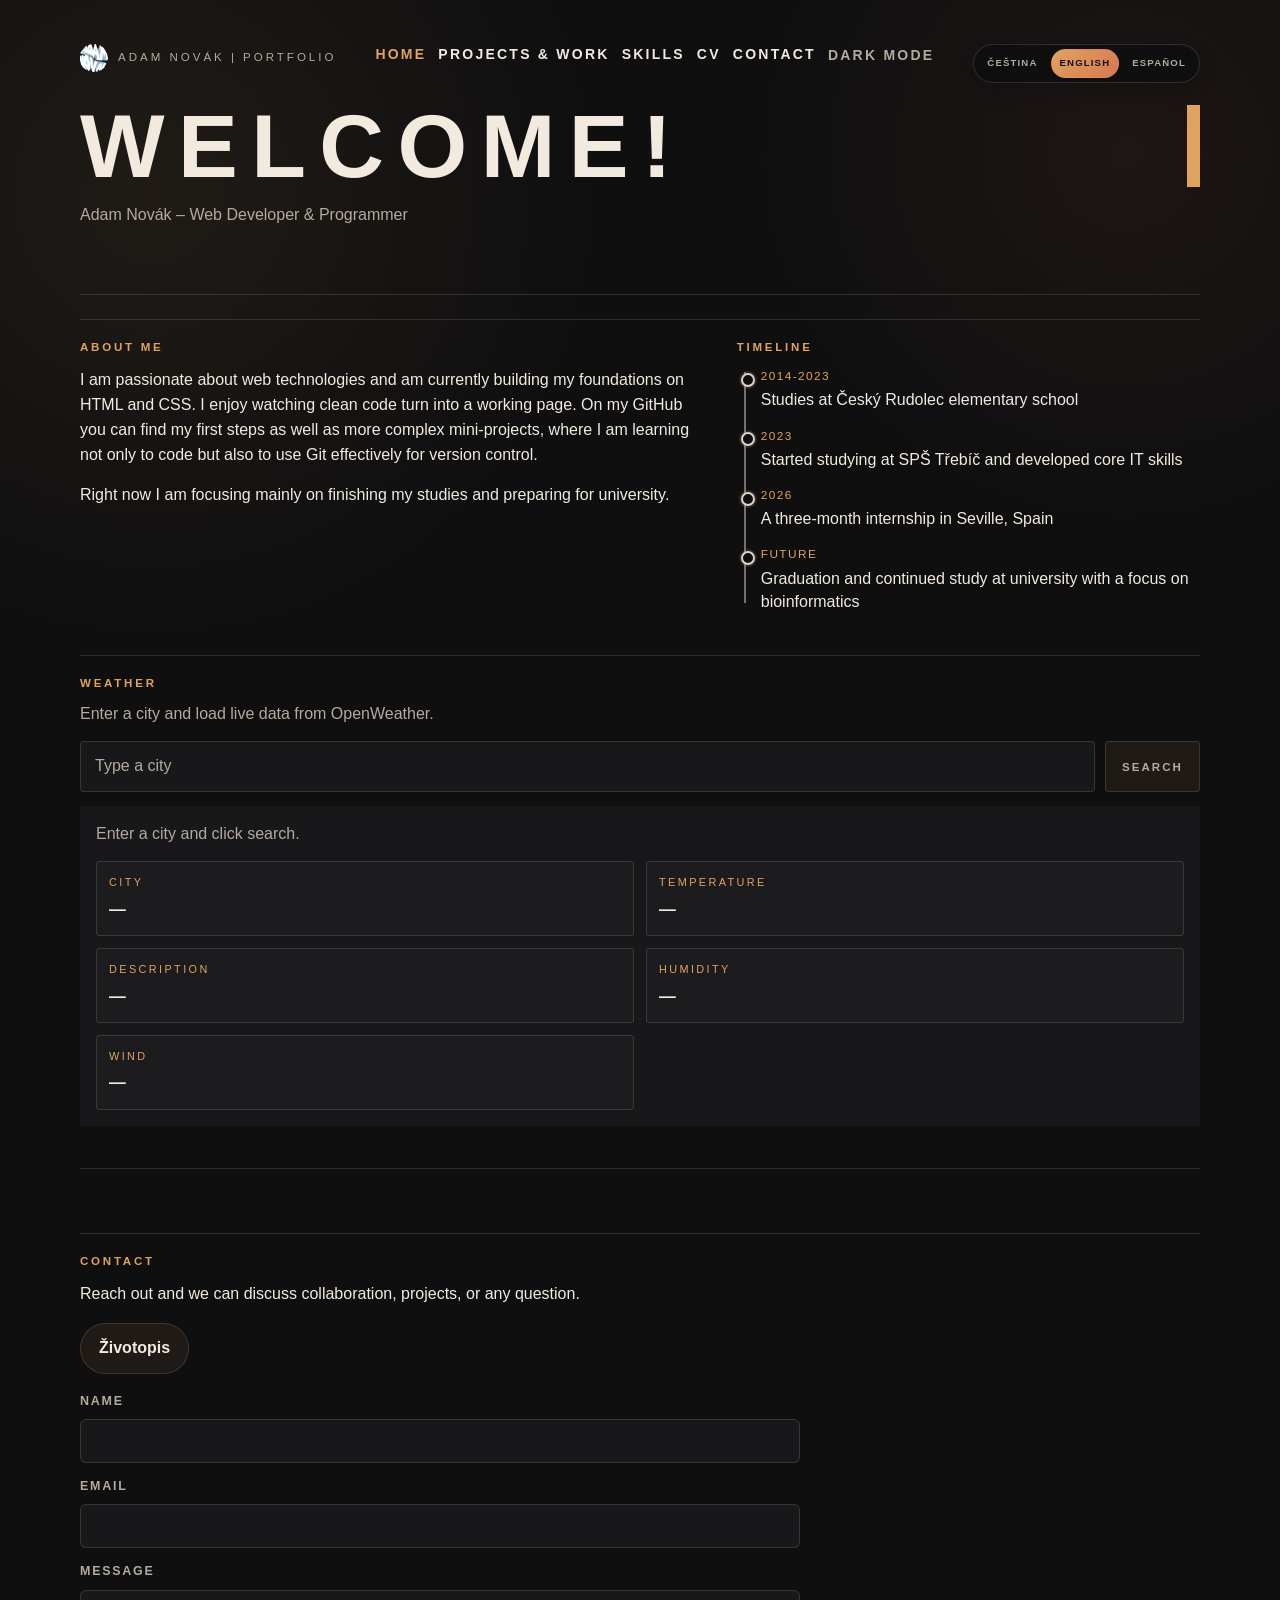
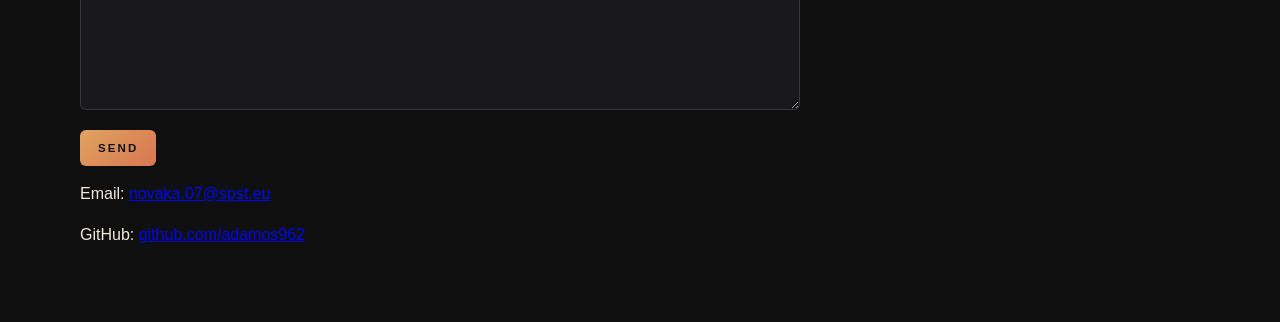
==== commit 6422262d: "Added CV part" ====
--- a/index.html
+++ b/index.html
@@ -104,12 +104,13 @@
         <div class="hero__topbar">
             <a class="hero__brand" href="index.html" aria-label="Přejít na hlavní stránku">
                 <img class="hero__logo" src="LOGO.webp" alt="Logo Adam Novák">
-                <span>Adam Novak | Portfolio</span>
+                <span>Adam Novák | Portfolio</span>
             </a>
             <nav aria-label="Hlavní navigace">
                 <a href="index.html" aria-current="page">Domů</a>
                 <a href="projekty.html">Projekty a Práce</a>
                 <a href="dovednosti.html">Dovednosti</a>
+                <a href="zivotopis.html">Životopis</a>
                 <a href="#kontakt">Kontakt</a>
                 <button type="button" data-theme-toggle>Tmavý režim</button>
             </nav>
@@ -129,11 +130,6 @@
                 <p>
                     Aktuálně se soustředím hlavně na dokončení mého studia a přípravu na vysokou školu.
                 </p>
-
-                <p>
-                    Baví mě proces, jak se z čistého kódu stává funkční stránka. Na mém GitHubu najdete mé první krůčky i složitější mini-projekty, na kterých se učím nejen kódovat, ale i efektivně využívat Git pro správu verzí.
-                </p>
-                </p>
             </div>
             <aside class="study-timeline" aria-label="Studijní timeline">
                 <h2>Časová osa</h2>
@@ -186,11 +182,12 @@
             </div>
         </section>
 
-        <section id="projects" class="karta github-projects" aria-labelledby="github-projects-heading"></section>
+        <section id="projects" class="karta github-projects"></section>
 
         <section id="kontakt" class="karta contact-section">
             <h2>Kontakt</h2>
             <p>Ozvi se mi a probereme spolupráci, projekty nebo jakýkoli dotaz.</p>
+            <a class="back-link" href="zivotopis.html">Životopis</a>
             <form name="kontaktni-formular" method="POST" action="/thank-you.html" data-netlify="true" data-netlify-honeypot="bot-field" class="contact-form">
                 <input type="hidden" name="form-name" value="kontaktni-formular">
                 <p class="contact-form__honeypot">
--- a/style.css
+++ b/style.css
@@ -1,3 +1,8 @@
+.back-link,
+.hero__brand,
+nav a {
+    text-decoration: none;
+}
 :root,
 body.dark-mode {
     --line: rgba(242, 234, 223, 0.14);
@@ -20,11 +25,6 @@
 .karta--footer a {
     text-decoration: underline;
 }
-.back-link,
-.hero__brand,
-nav a {
-    text-decoration: none;
-}
 :root {
     --bg: #0f0f10;
     --surface: #18181a;
@@ -90,6 +90,9 @@
 .hero {
     padding: 22px 0 26px;
     border-bottom: 1px solid var(--line);
+    min-height: 160px;
+    display: grid;
+    grid-template-rows: auto 1fr;
 }
 .hero__topbar {
     display: flex;
@@ -140,9 +143,6 @@
     flex-wrap: wrap;
     gap: 16px;
 }
-nav a[aria-current="page"] {
-    color: var(--accent);
-}
 .weather-widget__button,
 nav button {
     padding: 0;
@@ -152,6 +152,44 @@
     cursor: pointer;
     transition: color 0.2s;
 }
+
+@media (min-width: 761px) {
+    .hero__topbar {
+        flex-wrap: nowrap;
+        align-items: flex-start;
+        gap: 12px;
+    }
+
+    .hero {
+        min-height: 220px;
+    }
+
+    .hero__topbar nav {
+        flex: 1 1 auto;
+        min-width: 0;
+        justify-content: center;
+        flex-wrap: nowrap;
+        align-items: center;
+        gap: 12px;
+    }
+
+    .hero__topbar .language-switcher {
+        flex: 0 0 auto;
+        margin-left: 10px;
+    }
+
+    nav a,
+    nav button {
+        flex: 0 0 auto;
+        white-space: nowrap;
+        font-size: 0.64rem;
+        letter-spacing: 0.14em;
+    }
+
+    .hero__subtitle {
+        min-height: 2.9em;
+    }
+}
 .weather-widget__button {
     padding: 12px 16px;
     border: 1px solid var(--line);
@@ -176,7 +214,7 @@
     line-height: 0.92;
 }
 h1 {
-    font-size: clamp(3.4rem, 10vw, 7.4rem);
+    font-size: clamp(2.8rem, 8vw, 5.6rem);
     letter-spacing: -0.1em;
 }
 h1.typewriter {
@@ -211,6 +249,11 @@
     font-size: 1rem;
     color: var(--muted);
 }
+
+.hero > h1,
+.hero .hero__subtitle {
+    align-self: center;
+}
 .github-projects,
 .weather-widget {
     display: grid;
@@ -227,6 +270,8 @@
     gap: 10px;
 }
 .github-projects__grid,
+.project-media,
+.projekty-grid,
 .weather-card__details {
     display: grid;
     grid-template-columns: repeat(2, minmax(0, 1fr));
@@ -324,6 +369,33 @@
     color: var(--accent);
     text-decoration: none;
     font-size: 0.9rem;
+}
+
+/* GitHub button used on repository cards */
+.btn-github {
+    cursor: pointer;
+    display: inline-flex;
+    gap: 0.5rem;
+    border: none;
+    transition: all 0.5s cubic-bezier(0.165, 0.84, 0.44, 1);
+    border-radius: 100px;
+    font-weight: 800;
+    place-content: center;
+    padding: 0.5rem 0.75rem;
+    font-size: 0.825rem;
+    line-height: 1rem;
+    background-color: rgba(0, 0, 0, 0.4);
+    box-shadow: inset 0 1px 0 0 rgba(255, 255, 255, 0.04), inset 0 0 0 1px rgba(255, 255, 255, 0.04);
+    color: #fff;
+    text-decoration: none;
+    align-items: center;
+}
+.btn-github svg { display: block; }
+.btn-github:hover {
+    box-shadow: inset 0 1px 0 0 rgba(255, 255, 255, 0.08), inset 0 0 0 1px rgba(252, 232, 3, 0.08);
+    color: #fce803;
+    transform: translateY(-0.25rem);
+    background-color: rgba(0, 0, 0, 0.5);
 }
 .obsah {
     margin-top: 24px;
@@ -390,6 +462,29 @@
     font-size: 0.74rem;
     letter-spacing: 0.12em;
 }
+
+#cv-education .cv-list {
+    margin: 0;
+    padding: 0;
+    list-style: none;
+    display: grid;
+    gap: 10px;
+}
+
+#cv-education .cv-list li {
+    display: grid;
+    grid-template-columns: minmax(150px, 190px) 1fr;
+    gap: 14px;
+    align-items: start;
+}
+
+#cv-education .cv-list li span {
+    display: block;
+    white-space: nowrap;
+    color: var(--accent);
+    font-size: 0.78rem;
+    letter-spacing: 0.08em;
+}
 .seznam-dovednosti {
     display: flex;
     flex-wrap: wrap;
@@ -397,11 +492,6 @@
     margin: 14px 0 0;
     padding: 0;
     list-style: none;
-}
-.project-media,
-.projekty-grid {
-    display: grid;
-    grid-template-columns: repeat(2, minmax(0, 1fr));
 }
 .seznam-dovednosti li {
     padding: 10px 14px;
@@ -507,6 +597,11 @@
     display: flex;
     flex-direction: column;
     gap: 8px;
+}
+.back-link,
+.language-switcher {
+    display: inline-flex;
+    align-items: center;
 }
 .contact-form label {
     font-size: 0.78rem;
@@ -569,8 +664,6 @@
     text-decoration-color: var(--accent);
 }
 .back-link {
-    display: inline-flex;
-    align-items: center;
     gap: 10px;
     padding: 12px 18px;
     border: 1px solid var(--line);
@@ -595,14 +688,64 @@
 .kontakt-data {
     font-style: normal;
 }
+.language-switcher {
+    position: static;
+    margin: 0;
+    z-index: 1001;
+    gap: 4px;
+    padding: 4px;
+    border: 1px solid var(--line);
+    border-radius: 999px;
+    background: rgba(15, 15, 16, 0.9);
+    backdrop-filter: blur(10px);
+    box-shadow: 0 8px 18px rgba(0, 0, 0, 0.16);
+}
+.hero__topbar .language-switcher {
+    margin-left: auto;
+}
+.language-switcher__button {
+    border: 1px solid transparent;
+    border-radius: 999px;
+    background: 0 0;
+    color: var(--muted);
+    cursor: pointer;
+    font: inherit;
+    font-size: 0.6rem;
+    font-weight: 900;
+    letter-spacing: 0.12em;
+    padding: 6px 8px;
+    text-transform: uppercase;
+    transition:
+        color 0.2s,
+        background 0.2s,
+        border-color 0.2s,
+        transform 0.2s;
+}
+.language-switcher__button:focus-visible,
+.language-switcher__button:hover {
+    color: var(--ink);
+    border-color: rgba(224, 163, 95, 0.28);
+    background: rgba(224, 163, 95, 0.12);
+    transform: translateY(-1px);
+}
+.chat-bubble,
+.language-switcher__button.is-active {
+    background: linear-gradient(135deg, var(--accent), #d87752);
+    color: #111216;
+}
+.language-switcher__button.is-active {
+    border-color: transparent;
+}
+.language-switcher__button:focus-visible {
+    outline: 2px solid var(--accent);
+    outline-offset: 2px;
+}
 .chat-bubble {
     bottom: 24px;
     width: 56px;
     height: 56px;
     border-radius: 50%;
     border: none;
-    background: linear-gradient(135deg, var(--accent), #d87752);
-    color: #111216;
     cursor: pointer;
     display: flex;
     align-items: center;
@@ -638,7 +781,8 @@
     flex-direction: column;
     animation: 0.3s ease-out slideUp;
 }
-.chat-modal[hidden] {
+.chat-modal[hidden],
+.contact-form__honeypot {
     display: none;
 }
 @keyframes slideUp {
@@ -658,21 +802,39 @@
     justify-content: space-between;
     align-items: center;
 }
+.chat-modal__close,
+nav a,
+nav button {
+    padding: 0;
+    background: 0 0;
+    cursor: pointer;
+    display: flex;
+}
 .chat-modal__header h2 {
     margin: 0;
     font-size: 0.95rem;
     color: var(--ink);
 }
+
+@media (max-width: 640px) {
+    .hero__topbar .language-switcher {
+        margin-left: 0 !important;
+        margin-right: 0 !important;
+        width: 100% !important;
+        justify-content: center !important;
+        display: flex !important;
+        align-items: center !important;
+        padding-left: 12px !important;
+        padding-right: 12px !important;
+        box-sizing: border-box !important;
+    }
+}
 .chat-modal__close {
-    background: 0 0;
     border: none;
     color: var(--muted);
-    cursor: pointer;
-    padding: 0;
     font-size: 1.3rem;
     width: 28px;
     height: 28px;
-    display: flex;
     align-items: center;
     justify-content: center;
 }
@@ -755,6 +917,7 @@
     }
     .hero {
         padding: 16px 0 18px;
+        min-height: 120px;
     }
     .karta {
         padding: 18px 0;
@@ -787,6 +950,32 @@
         bottom: 16px;
         right: 16px;
     }
+    .hero__topbar .language-switcher {
+        width: 100%;
+        margin-top: 2px;
+        margin-left: 0;
+        margin-right: 0;
+        justify-content: center;
+        align-self: center;
+    }
+    .language-switcher__button {
+        flex: 1 1 0;
+        min-width: 0;
+        padding: 5px 7px;
+        font-size: 0.56rem;
+        letter-spacing: 0.1em;
+        text-align: center;
+        white-space: nowrap;
+    }
+
+    #cv-education .cv-list li {
+        grid-template-columns: 1fr;
+        gap: 4px;
+    }
+
+    #cv-education .cv-list li span {
+        white-space: normal;
+    }
     .chat-modal {
         bottom: 80px;
         right: 12px;
@@ -799,9 +988,9 @@
     transform: translateY(24px) scale(0.985);
     filter: blur(8px);
     transition:
-        opacity 0.7s ease,
-        transform 0.7s ease,
-        filter 0.7s ease;
+        opacity 0.7s,
+        transform 0.7s,
+        filter 0.7s;
 }
 .reveal.is-visible {
     opacity: 1;
@@ -810,11 +999,11 @@
 }
 @media (prefers-reduced-motion: reduce) {
     *,
-    *::before,
-    *::after {
-        animation-duration: 0.01ms !important;
+    ::after,
+    ::before {
+        animation-duration: 0s !important;
         animation-iteration-count: 1 !important;
-        transition-duration: 0.01ms !important;
+        transition-duration: 0s !important;
         scroll-behavior: auto !important;
     }
     .reveal {
@@ -825,26 +1014,20 @@
 }
 nav a,
 nav button {
-    padding: 0;
     margin: 0;
     border: none;
-    background: none;
-    cursor: pointer;
     --primary-color: var(--ink);
     --hovered-color: var(--accent);
     position: relative;
-    display: flex;
     font-weight: 600;
     font-size: 14px;
     letter-spacing: 0.16em;
     gap: 0.35rem;
     align-items: center;
-}
-
-nav a {
-    text-decoration: none;
-}
-
+    transition:
+        color 0.2s,
+        transform 0.2s;
+}
 nav a::after,
 nav button::after {
     position: absolute;
@@ -856,27 +1039,21 @@
     height: 2px;
     transition: 0.3s ease-out;
 }
-
+nav a:focus-visible::after,
 nav a:hover::after,
-nav button:hover::after,
-nav a:focus-visible::after,
-nav button:focus-visible::after {
+nav button:focus-visible::after,
+nav button:hover::after {
     width: 100%;
 }
-
-nav a,
-nav button {
-    transition: color 0.2s ease, transform 0.2s ease;
-}
-
+nav a:focus-visible,
 nav a:hover,
-nav button:hover,
-nav a:focus-visible,
-nav button:focus-visible {
+nav button:focus-visible,
+nav button:hover {
     color: var(--hovered-color);
     transform: translateX(2px);
 }
 nav a[aria-current="page"] {
+    color: var(--accent);
     color: var(--hovered-color);
 }
 .skills-list {
@@ -884,7 +1061,6 @@
     grid-template-columns: repeat(auto-fit, minmax(180px, 1fr));
     gap: 12px;
 }
-
 .skill {
     padding: 12px;
     border-radius: 8px;
@@ -893,7 +1069,3 @@
     font-weight: 700;
     color: var(--ink);
 }
-
-.contact-form__honeypot {
-    display: none;
-}
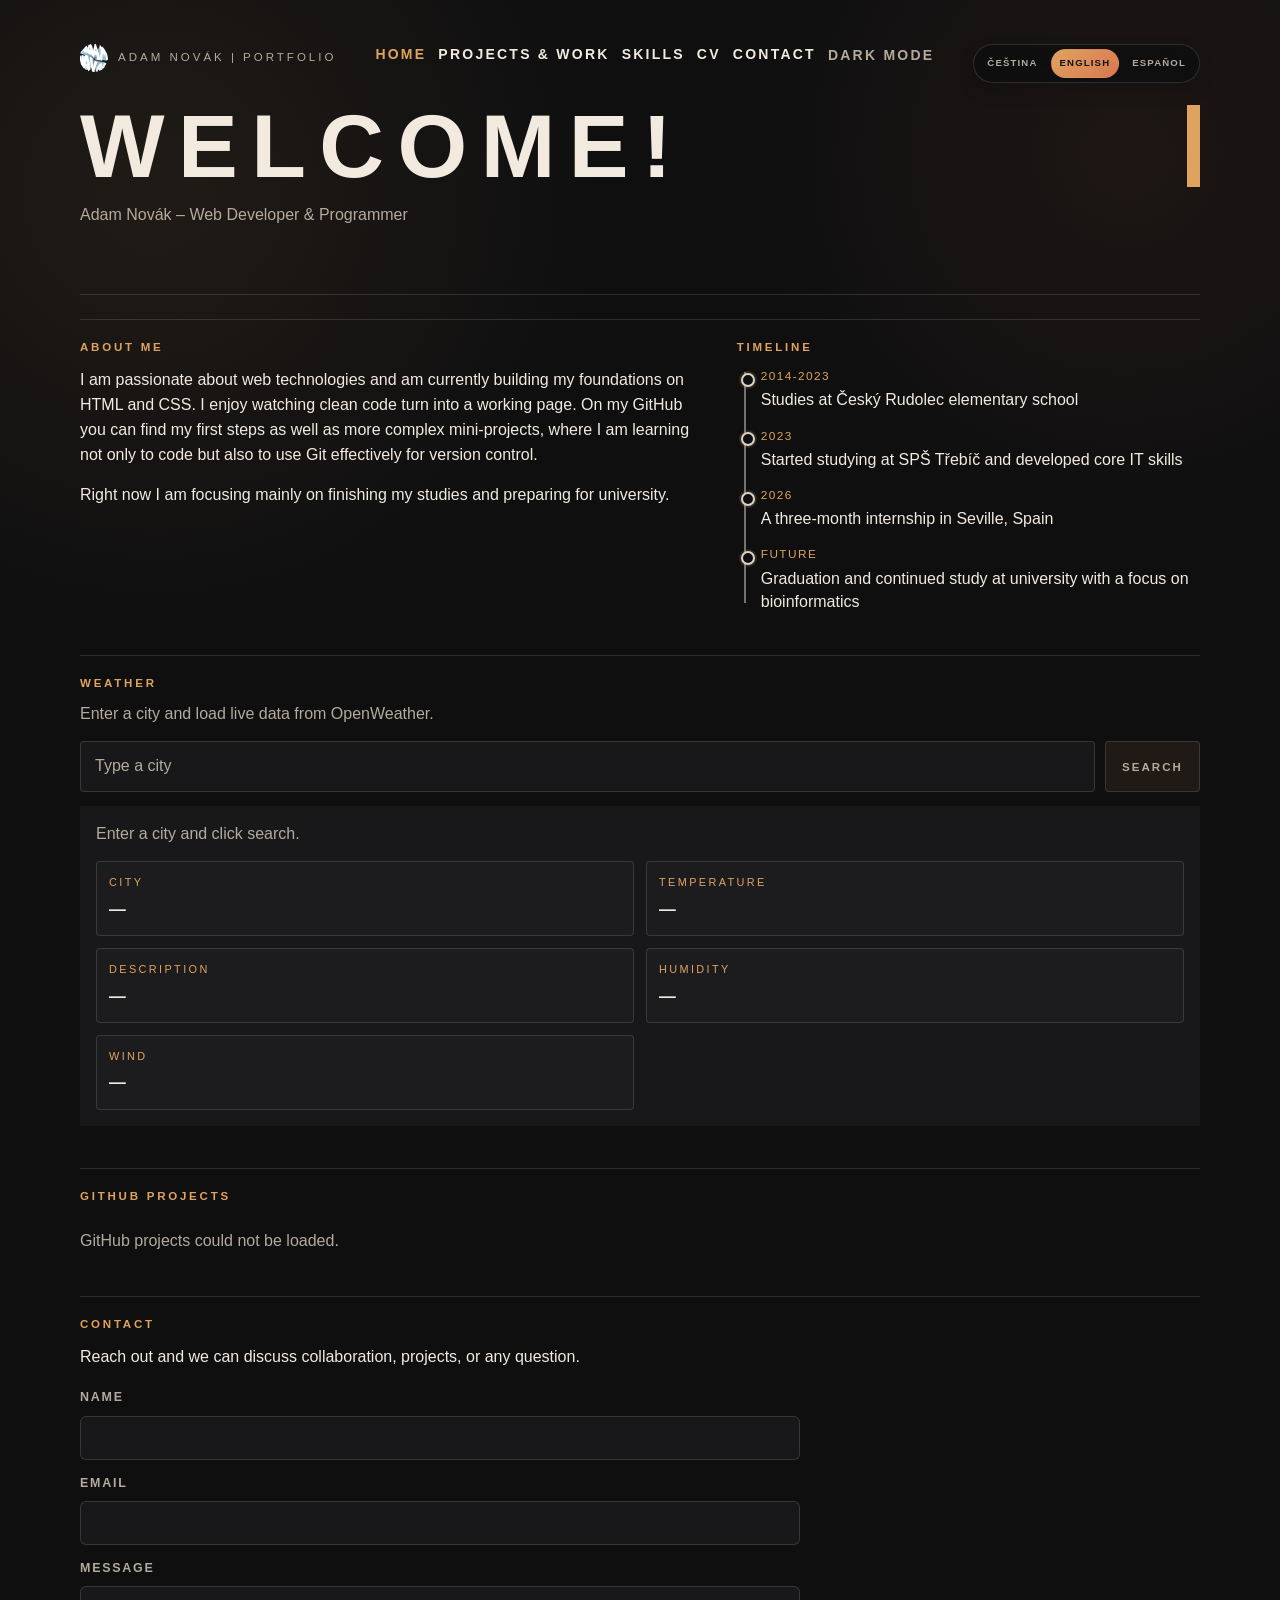
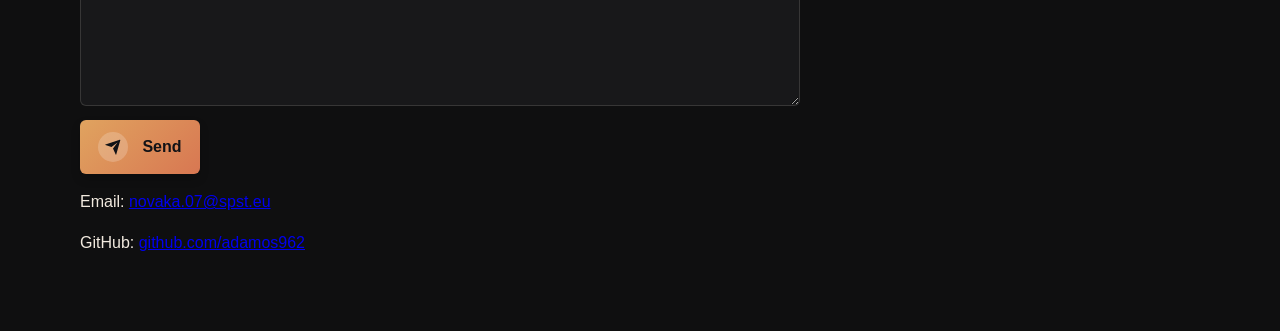
==== commit 72be62d7: "Github projects cards fixed" ====
--- a/index.html
+++ b/index.html
@@ -142,8 +142,6 @@
             </aside>
         </section>
 
-        <!-- Dovednosti moved to separate page: dovednosti.html -->
-
         <section id="weather" class="karta weather-widget">
             <div class="weather-widget__intro">
                 <h2>Počasí</h2>
@@ -187,7 +185,6 @@
         <section id="kontakt" class="karta contact-section">
             <h2>Kontakt</h2>
             <p>Ozvi se mi a probereme spolupráci, projekty nebo jakýkoli dotaz.</p>
-            <a class="back-link" href="zivotopis.html">Životopis</a>
             <form name="kontaktni-formular" method="POST" action="/thank-you.html" data-netlify="true" data-netlify-honeypot="bot-field" class="contact-form">
                 <input type="hidden" name="form-name" value="kontaktni-formular">
                 <p class="contact-form__honeypot">
@@ -205,7 +202,17 @@
                     <label for="contact-message">Zpráva</label>
                     <textarea id="contact-message" name="message" rows="5" required></textarea>
                 </div>
-                <button type="submit" class="weather-widget__button">Odeslat</button>
+                <button type="submit" class="contact-submit-btn">
+                    <div class="svg-wrapper-1">
+                        <div class="svg-wrapper">
+                            <svg xmlns="http://www.w3.org/2000/svg" viewBox="0 0 24 24" width="24" height="24">
+                                <path fill="none" d="M0 0h24v24H0z"></path>
+                                <path fill="currentColor" d="M1.946 9.315c-.522-.174-.527-.455.01-.634l19.087-6.362c.529-.176.832.12.684.638l-5.454 19.086c-.15.529-.455.547-.679.045L12 14l6-8-8 6-8.054-2.685z"></path>
+                            </svg>
+                        </div>
+                    </div>
+                    <span>Odeslat</span>
+                </button>
             </form>
             <address class="kontakt-data">
                 <p>Email: <a href="mailto:novaka.07@spst.eu">novaka.07@spst.eu</a></p>
--- a/style.css
+++ b/style.css
@@ -337,7 +337,9 @@
     gap: 16px;
 }
 .github-project-card {
+    position: relative;
     padding: 18px;
+    padding-bottom: 70px;
     border: 1px solid var(--line);
     background: var(--surface);
 }
@@ -372,6 +374,36 @@
 }
 
 /* GitHub button used on repository cards */
+.github-project-card .btn-github {
+    position: absolute;
+    bottom: 18px;
+    left: 18px;
+    cursor: pointer;
+    display: inline-flex;
+    gap: 0.5rem;
+    border: none;
+    transition: all 0.5s cubic-bezier(0.165, 0.84, 0.44, 1);
+    border-radius: 100px;
+    font-weight: 800;
+    place-content: center;
+    padding: 0.5rem 0.75rem;
+    font-size: 0.825rem;
+    line-height: 1rem;
+    background-color: rgba(0, 0, 0, 0.4);
+    box-shadow: inset 0 1px 0 0 rgba(255, 255, 255, 0.04), inset 0 0 0 1px rgba(255, 255, 255, 0.04);
+    color: #fff;
+    text-decoration: none;
+    align-items: center;
+}
+.github-project-card .btn-github svg { display: block; }
+.github-project-card .btn-github:hover {
+    box-shadow: inset 0 1px 0 0 rgba(255, 255, 255, 0.08), inset 0 0 0 1px rgba(224, 163, 95, 0.2);
+    color: #e0a35f;
+    transform: translateY(-0.25rem);
+    background-color: rgba(0, 0, 0, 0.5);
+}
+
+/* Default styling for btn-github in other contexts */
 .btn-github {
     cursor: pointer;
     display: inline-flex;
@@ -392,8 +424,8 @@
 }
 .btn-github svg { display: block; }
 .btn-github:hover {
-    box-shadow: inset 0 1px 0 0 rgba(255, 255, 255, 0.08), inset 0 0 0 1px rgba(252, 232, 3, 0.08);
-    color: #fce803;
+    box-shadow: inset 0 1px 0 0 rgba(255, 255, 255, 0.08), inset 0 0 0 1px rgba(224, 163, 95, 0.2);
+    color: #e0a35f;
     transform: translateY(-0.25rem);
     background-color: rgba(0, 0, 0, 0.5);
 }
@@ -647,6 +679,75 @@
 }
 .contact-form button:hover {
     filter: brightness(1.02);
+}
+
+/* Stylized submit button for contact form */
+.contact-submit-btn {
+    font-family: inherit;
+    font-size: 16px;
+    background: linear-gradient(to bottom, #e0a35f 0%, #d87752 100%);
+    color: white;
+    padding: 0.8em 1.2em;
+    display: flex;
+    align-items: center;
+    justify-content: center;
+    border: none;
+    border-radius: 25px;
+    box-shadow: 0px 5px 10px rgba(0, 0, 0, 0.2);
+    transition: all 0.3s;
+    cursor: pointer;
+    margin-top: 12px;
+    font-weight: 700;
+}
+
+.contact-submit-btn:hover {
+    transform: translateY(-3px);
+    box-shadow: 0px 8px 15px rgba(0, 0, 0, 0.3);
+}
+
+.contact-submit-btn:active {
+    transform: scale(0.95);
+    box-shadow: 0px 2px 5px rgba(0, 0, 0, 0.2);
+}
+
+.contact-submit-btn span {
+    display: block;
+    margin-left: 0.4em;
+    transition: all 0.3s;
+}
+
+.contact-submit-btn svg {
+    width: 18px;
+    height: 18px;
+    fill: white;
+    transition: all 0.3s;
+}
+
+.contact-submit-btn .svg-wrapper {
+    display: flex;
+    align-items: center;
+    justify-content: center;
+    width: 30px;
+    height: 30px;
+    border-radius: 50%;
+    background-color: rgba(255, 255, 255, 0.2);
+    margin-right: 0.5em;
+    transition: all 0.3s;
+}
+
+.contact-submit-btn:hover .svg-wrapper {
+    background-color: rgba(255, 255, 255, 0.5);
+}
+
+.contact-submit-btn:hover svg {
+    transform: rotate(45deg);
+}
+
+.contact-submit-btn:disabled,
+.contact-submit-btn[disabled] {
+    opacity: 0.7;
+    cursor: not-allowed;
+    transform: none;
 }
 @media (max-width: 640px) {
     .contact-form {
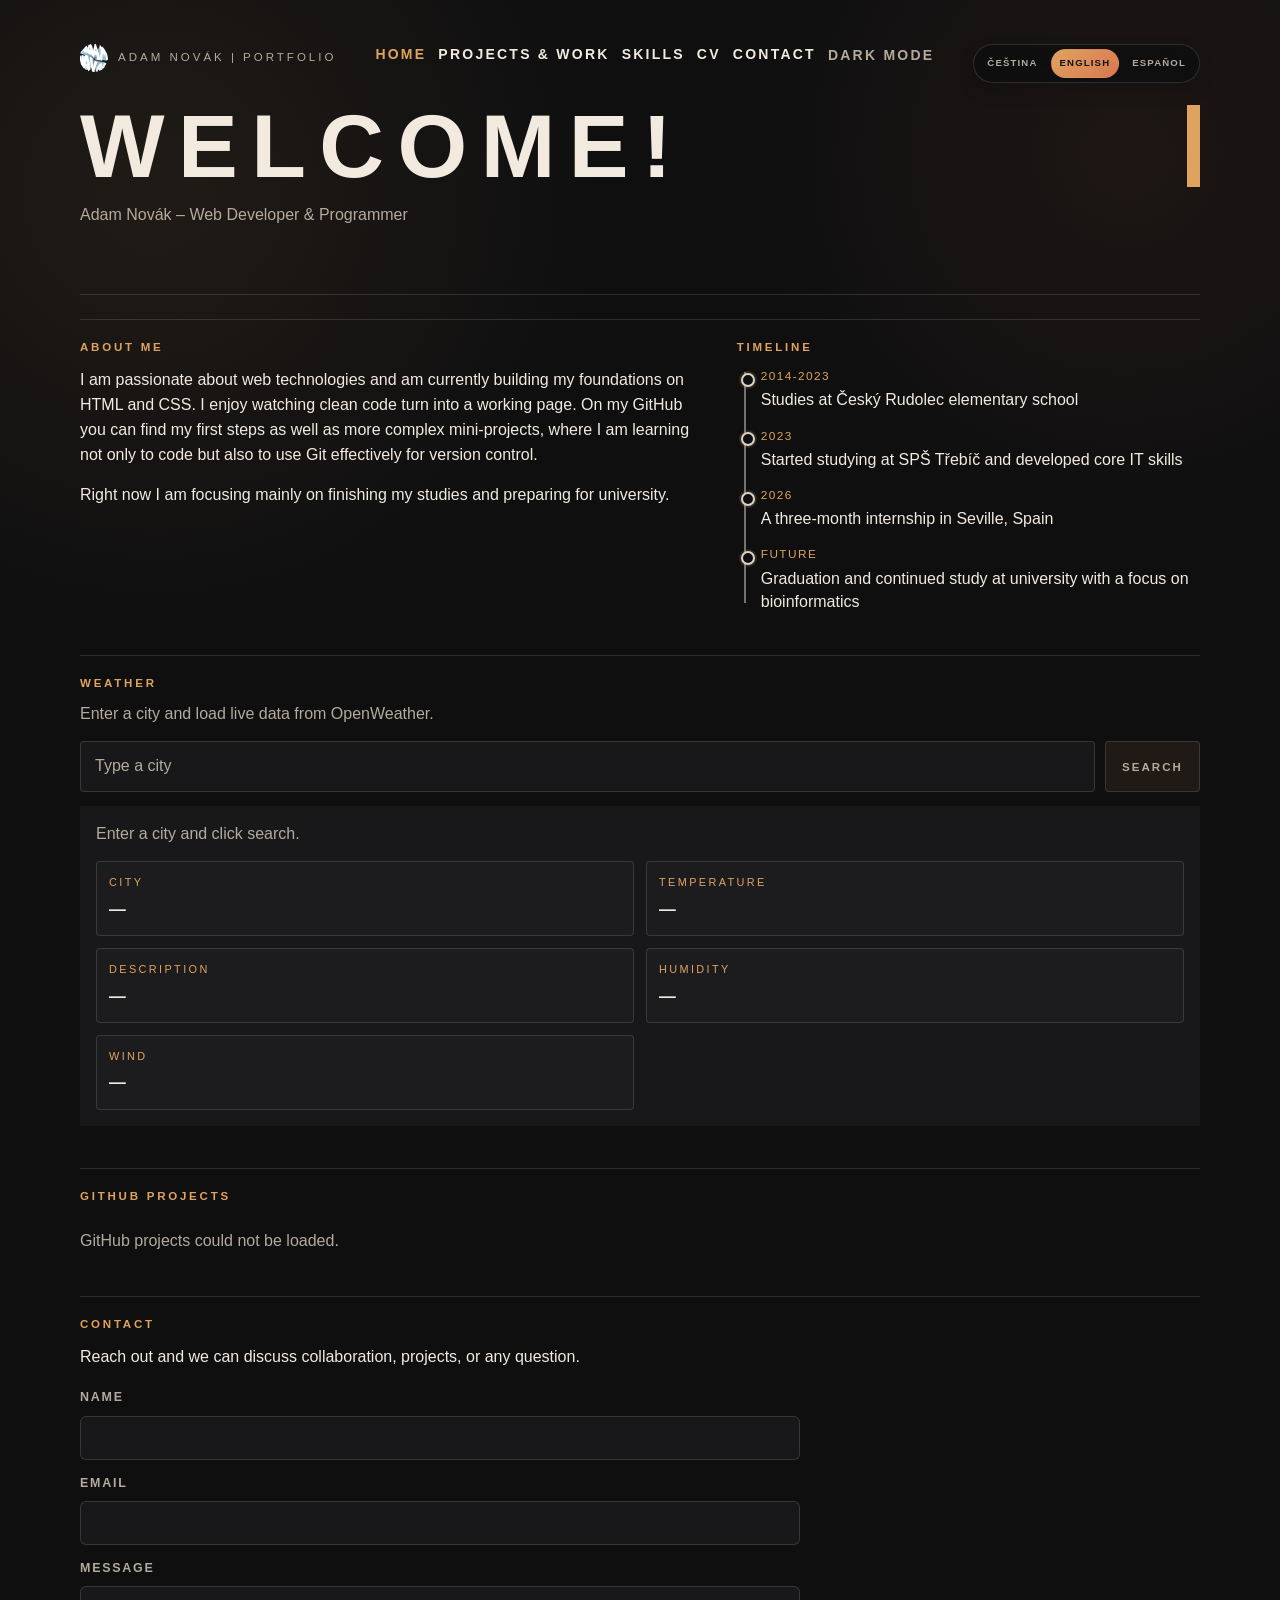
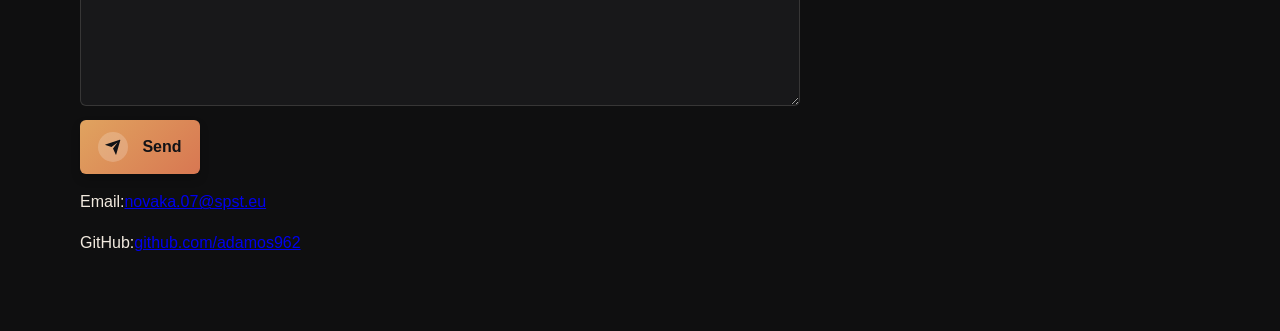
==== commit f4d52a7d: "Minified every html, css & js file" ====
--- a/index.html
+++ b/index.html
@@ -1,51 +1,4 @@
-<!DOCTYPE html>
-<html lang="cs">
-<head>
-    <meta charset="UTF-8">
-    <meta name="viewport" content="width=device-width, initial-scale=1.0">
-    <meta name="description" content="Portfolio Adama Nováka – webový vývojář, programátor, 3D designer. HTML, CSS, JavaScript, Python, C++. Přehled projektů a dovedností.">
-    <meta name="author" content="Adam Novák">
-    <meta name="keywords" content="portfolio, webový vývojář, HTML CSS JavaScript, Python, programátor, Třebíč">
-    <meta name="robots" content="index,follow,max-snippet:-1,max-image-preview:large">
-    <meta name="theme-color" content="#0f0f10">
-    <meta name="color-scheme" content="dark light">
-    <meta http-equiv="Content-Security-Policy" content="script-src 'self' 'unsafe-inline' https://www.googletagmanager.com https://api.github.com; connect-src 'self' https://*.google-analytics.com https://*.analytics.google.com https://*.googletagmanager.com https://api.github.com https://api.openweathermap.org;">
-    <meta name="google-site-verification" content="hx__53u4xNnlyAiqrmCuZ11W1itisKY6_TkjL5RrKaM">
-    <meta name="mobile-web-app-capable" content="yes">
-    <meta property="og:locale" content="cs_CZ">
-    <meta property="og:type" content="website">
-    <meta property="og:url" content="https://adameknovacek.netlify.app/">
-    <meta property="og:site_name" content="Adam Novák | Portfolio">
-    <meta property="og:title" content="Adam Novák | Portfolio">
-    <meta property="og:description" content="Osobní portfolio Adama Nováka. Webové projekty, studijní práce, dovednosti a kontakt na jednom místě.">
-    <meta property="og:image" content="https://adameknovacek.netlify.app/LOGO.webp">
-    <meta property="og:image:width" content="512">
-    <meta property="og:image:height" content="512">
-    <meta property="og:image:type" content="image/png">
-    <meta name="twitter:card" content="summary_large_image">
-    <meta name="twitter:title" content="Adam Novák | Portfolio">
-    <meta name="twitter:description" content="Osobní portfolio Adama Nováka. Webové projekty, studijní práce, dovednosti a kontakt na jednom místě.">
-    <meta name="twitter:image" content="https://adameknovacek.netlify.app/LOGO.webp">
-    <meta name="twitter:creator" content="@adamos962">
-    <meta name="apple-mobile-web-app-status-bar-style" content="black-translucent">
-    <script async src="https://www.googletagmanager.com/gtag/js?id=G-PLTFPHKEN8"></script>
-    <script>
-      window.dataLayer = window.dataLayer || [];
-      function gtag(){dataLayer.push(arguments);}
-      gtag('js', new Date());
-
-      gtag('config', 'G-PLTFPHKEN8');
-    </script>
-    <title>Adam Novák | Portfolio – Webový Vývojář & Programátor</title>
-    <link rel="icon" href="LOGO.webp" type="image/webp" sizes="64x64">
-    <link rel="shortcut icon" href="LOGO.webp" type="image/webp">
-    <link rel="apple-touch-icon" href="LOGO.webp">
-    <link rel="canonical" href="https://adameknovacek.netlify.app/">
-    <link rel="preconnect" href="https://api.openweathermap.org">
-    <link rel="dns-prefetch" href="https://github.com">
-    <link rel="stylesheet" href="style.css">
-    <script type="application/ld+json">
-    {
+<!DOCTYPE html><html lang="cs"><head><meta charset="UTF-8"><meta name="viewport" content="width=device-width,initial-scale=1"><meta name="description" content="Portfolio Adama Nováka – webový vývojář, programátor, 3D designer. HTML, CSS, JavaScript, Python, C++. Přehled projektů a dovedností."><meta name="author" content="Adam Novák"><meta name="keywords" content="portfolio, webový vývojář, HTML CSS JavaScript, Python, programátor, Třebíč"><meta name="robots" content="index,follow,max-snippet:-1,max-image-preview:large"><meta name="theme-color" content="#0f0f10"><meta name="color-scheme" content="dark light"><meta http-equiv="Content-Security-Policy" content="script-src 'self' 'unsafe-inline' https://www.googletagmanager.com https://api.github.com; connect-src 'self' https://*.google-analytics.com https://*.analytics.google.com https://*.googletagmanager.com https://api.github.com https://api.openweathermap.org;"><meta name="google-site-verification" content="hx__53u4xNnlyAiqrmCuZ11W1itisKY6_TkjL5RrKaM"><meta name="mobile-web-app-capable" content="yes"><meta property="og:locale" content="cs_CZ"><meta property="og:type" content="website"><meta property="og:url" content="https://adameknovacek.netlify.app/"><meta property="og:site_name" content="Adam Novák | Portfolio"><meta property="og:title" content="Adam Novák | Portfolio"><meta property="og:description" content="Osobní portfolio Adama Nováka. Webové projekty, studijní práce, dovednosti a kontakt na jednom místě."><meta property="og:image" content="https://adameknovacek.netlify.app/LOGO.webp"><meta property="og:image:width" content="512"><meta property="og:image:height" content="512"><meta property="og:image:type" content="image/png"><meta name="twitter:card" content="summary_large_image"><meta name="twitter:title" content="Adam Novák | Portfolio"><meta name="twitter:description" content="Osobní portfolio Adama Nováka. Webové projekty, studijní práce, dovednosti a kontakt na jednom místě."><meta name="twitter:image" content="https://adameknovacek.netlify.app/LOGO.webp"><meta name="twitter:creator" content="@adamos962"><meta name="apple-mobile-web-app-status-bar-style" content="black-translucent"><script async src="https://www.googletagmanager.com/gtag/js?id=G-PLTFPHKEN8"></script><script>function gtag(){dataLayer.push(arguments)}window.dataLayer=window.dataLayer||[],gtag("js",new Date),gtag("config","G-PLTFPHKEN8")</script><title>Adam Novák | Portfolio – Webový Vývojář & Programátor</title><link rel="icon" href="LOGO.webp" type="image/webp" sizes="64x64"><link rel="shortcut icon" href="LOGO.webp" type="image/webp"><link rel="apple-touch-icon" href="LOGO.webp"><link rel="canonical" href="https://adameknovacek.netlify.app/"><link rel="preconnect" href="https://api.openweathermap.org"><link rel="dns-prefetch" href="https://github.com"><link rel="stylesheet" href="style.css"><script type="application/ld+json">{
         "@context": "https://schema.org",
         "@type": "ProfilePage",
         "name": "Adam Novák | Portfolio",
@@ -70,10 +23,7 @@
             ],
             "skills": "HTML, CSS, JavaScript, Python, C++, C#, MySQL, Blender, 3D Modeling"
         }
-    }
-    </script>
-    <script type="application/ld+json">
-    {
+    }</script><script type="application/ld+json">{
         "@context": "https://schema.org",
         "@type": "BreadcrumbList",
         "itemListElement": [
@@ -96,153 +46,4 @@
                 "item": "https://adameknovacek.netlify.app/#dovednosti"
             }
         ]
-    }
-    </script>
-</head>
-<body>
-    <header class="hero">
-        <div class="hero__topbar">
-            <a class="hero__brand" href="index.html" aria-label="Přejít na hlavní stránku">
-                <img class="hero__logo" src="LOGO.webp" alt="Logo Adam Novák">
-                <span>Adam Novák | Portfolio</span>
-            </a>
-            <nav aria-label="Hlavní navigace">
-                <a href="index.html" aria-current="page">Domů</a>
-                <a href="projekty.html">Projekty a Práce</a>
-                <a href="dovednosti.html">Dovednosti</a>
-                <a href="zivotopis.html">Životopis</a>
-                <a href="#kontakt">Kontakt</a>
-                <button type="button" data-theme-toggle>Tmavý režim</button>
-            </nav>
-        </div>
-
-        <h1 class="typewriter"></h1>
-        <p class="hero__subtitle">Adam Novák – Webový Vývojář & Programátor</p>
-    </header>
-
-    <main class="obsah">
-        <section id="o-mne" class="karta about-section" itemscope itemtype="https://schema.org/EducationalOccupationalCredential">
-            <div>
-                <h2>O mně</h2>
-                <p itemprop="description">
-                    Jsem nadšenec do webových technologií, který momentálně staví své základy na HTML a CSS. Baví mě proces, jak se z čistého kódu stává funkční stránka. Na mém GitHubu najdete mé první krůčky i komplexnější mini-projekty, na kterých se učím nejen kódovat, ale i efektivně využívat Git pro správu verzí.
-                </p>
-                <p>
-                    Aktuálně se soustředím hlavně na dokončení mého studia a přípravu na vysokou školu.
-                </p>
-            </div>
-            <aside class="study-timeline" aria-label="Studijní timeline">
-                <h2>Časová osa</h2>
-                <ol class="study-timeline__list">
-                    <li><span>2014-2023</span>Studium na ZŠ Český Rudolec</li>
-                    <li><span>2023</span>Začátek studia na SPŠ Třebíč, rozvíjení základních dovedností a znalostí v oblasti IT</li>
-                    <li><span>2026</span>Dlouhodobá tříměsíční stáž ve Španělsku, Sevilla</li>
-                    <li><span>Budoucnost</span>Maturita, pokračování studia na VŠ se zaměřením na Bioinformatiku</li>
-                </ol>
-            </aside>
-        </section>
-
-        <section id="weather" class="karta weather-widget">
-            <div class="weather-widget__intro">
-                <h2>Počasí</h2>
-                <p>Zadej město a načti aktuální data z OpenWeather.</p>
-            </div>
-
-            <div class="weather-widget__controls">
-                <input id="weather-city-input" class="weather-widget__input" type="text" placeholder="Napiš město" aria-label="Název města">
-                <button type="button" data-weather-search class="weather-widget__button">Vyhledat</button>
-            </div>
-
-            <div class="weather-card" aria-live="polite">
-                <p id="weather-message" class="weather-card__message">Zadej město a klikni na hledat.</p>
-                <dl class="weather-card__details">
-                    <div class="weather-card__item">
-                        <dt>Město</dt>
-                        <dd id="weather-city-name">—</dd>
-                    </div>
-                    <div class="weather-card__item">
-                        <dt>Teplota</dt>
-                        <dd id="weather-temperature">—</dd>
-                    </div>
-                    <div class="weather-card__item">
-                        <dt>Popis</dt>
-                        <dd id="weather-description">—</dd>
-                    </div>
-                    <div class="weather-card__item">
-                        <dt>Vlhkost</dt>
-                        <dd id="weather-humidity">—</dd>
-                    </div>
-                    <div class="weather-card__item">
-                        <dt>Vítr</dt>
-                        <dd id="weather-wind">—</dd>
-                    </div>
-                </dl>
-            </div>
-        </section>
-
-        <section id="projects" class="karta github-projects"></section>
-
-        <section id="kontakt" class="karta contact-section">
-            <h2>Kontakt</h2>
-            <p>Ozvi se mi a probereme spolupráci, projekty nebo jakýkoli dotaz.</p>
-            <form name="kontaktni-formular" method="POST" action="/thank-you.html" data-netlify="true" data-netlify-honeypot="bot-field" class="contact-form">
-                <input type="hidden" name="form-name" value="kontaktni-formular">
-                <p class="contact-form__honeypot">
-                    <label>Nevyplňujte toto pole: <input name="bot-field" /></label>
-                </p>
-                <div class="contact-form__field">
-                    <label for="contact-name">Jméno</label>
-                    <input id="contact-name" name="name" type="text" autocomplete="name" required>
-                </div>
-                <div class="contact-form__field">
-                    <label for="contact-email">Email</label>
-                    <input id="contact-email" name="email" type="email" autocomplete="email" required>
-                </div>
-                <div class="contact-form__field">
-                    <label for="contact-message">Zpráva</label>
-                    <textarea id="contact-message" name="message" rows="5" required></textarea>
-                </div>
-                <button type="submit" class="contact-submit-btn">
-                    <div class="svg-wrapper-1">
-                        <div class="svg-wrapper">
-                            <svg xmlns="http://www.w3.org/2000/svg" viewBox="0 0 24 24" width="24" height="24">
-                                <path fill="none" d="M0 0h24v24H0z"></path>
-                                <path fill="currentColor" d="M1.946 9.315c-.522-.174-.527-.455.01-.634l19.087-6.362c.529-.176.832.12.684.638l-5.454 19.086c-.15.529-.455.547-.679.045L12 14l6-8-8 6-8.054-2.685z"></path>
-                            </svg>
-                        </div>
-                    </div>
-                    <span>Odeslat</span>
-                </button>
-            </form>
-            <address class="kontakt-data">
-                <p>Email: <a href="mailto:novaka.07@spst.eu">novaka.07@spst.eu</a></p>
-                <p>GitHub: <a href="https://github.com/adamos962" target="_blank" rel="noopener noreferrer">github.com/adamos962</a></p>
-            </address>
-        </section>
-    </main>
-    
-    <button id="chat-bubble" class="chat-bubble" aria-label="Otevřít chat" aria-expanded="false">
-        <svg width="24" height="24" viewBox="0 0 24 24" fill="none" stroke="currentColor" stroke-width="2">
-            <path d="M21 15a2 2 0 0 1-2 2H7l-4 4V5a2 2 0 0 1 2-2h14a2 2 0 0 1 2 2z"></path>
-        </svg>
-    </button>
-
-    <div id="chat-modal" class="chat-modal" hidden>
-        <div class="chat-modal__container">
-            <div class="chat-modal__header">
-                <h2>Zeptej se mě</h2>
-                <button id="chat-close" class="chat-modal__close" aria-label="Zavřít chat">&times;</button>
-            </div>
-            <div class="chat-modal__body">
-                <p class="chat-modal__intro">Ptej se na mé dovednosti, projekty nebo pozadí.</p>
-                <div id="chat-response" aria-live="polite" class="chat-response"></div>
-            </div>
-            <div class="chat-modal__footer">
-                <input type="text" id="chat-input" placeholder="např. Jaké jazyky znáš?" aria-label="Tvá otázka">
-                <button id="chat-send">Poslat</button>
-            </div>
-        </div>
-    </div>
-    <script src="script.js" defer></script>
-</body>
-</html>+    }</script></head><body><header class="hero"><div class="hero__topbar"><a class="hero__brand" href="index.html" aria-label="Přejít na hlavní stránku"><img class="hero__logo" src="LOGO.webp" alt="Logo Adam Novák" fetchpriority="high"><span>Adam Novák | Portfolio</span></a><nav aria-label="Hlavní navigace"><a href="index.html" aria-current="page">Domů</a><a href="projekty.html">Projekty a Práce</a><a href="dovednosti.html">Dovednosti</a><a href="zivotopis.html">Životopis</a><a href="#kontakt">Kontakt</a><button type="button" data-theme-toggle>Tmavý režim</button></nav></div><h1 class="typewriter"></h1><p class="hero__subtitle">Adam Novák – Webový Vývojář & Programátor</p></header><main class="obsah"><section id="o-mne" class="karta about-section" itemscope itemtype="https://schema.org/EducationalOccupationalCredential"><div><h2>O mně</h2><p itemprop="description">Jsem nadšenec do webových technologií, který momentálně staví své základy na HTML a CSS. Baví mě proces, jak se z čistého kódu stává funkční stránka. Na mém GitHubu najdete mé první krůčky i komplexnější mini-projekty, na kterých se učím nejen kódovat, ale i efektivně využívat Git pro správu verzí.</p><p>Aktuálně se soustředím hlavně na dokončení mého studia a přípravu na vysokou školu.</p></div><aside class="study-timeline" aria-label="Studijní timeline"><h2>Časová osa</h2><ol class="study-timeline__list"><li><span>2014-2023</span>Studium na ZŠ Český Rudolec</li><li><span>2023</span>Začátek studia na SPŠ Třebíč, rozvíjení základních dovedností a znalostí v oblasti IT</li><li><span>2026</span>Dlouhodobá tříměsíční stáž ve Španělsku, Sevilla</li><li><span>Budoucnost</span>Maturita, pokračování studia na VŠ se zaměřením na Bioinformatiku</li></ol></aside></section><section id="weather" class="karta weather-widget"><div class="weather-widget__intro"><h2>Počasí</h2><p>Zadej město a načti aktuální data z OpenWeather.</p></div><div class="weather-widget__controls"><input id="weather-city-input" class="weather-widget__input" type="text" placeholder="Napiš město" aria-label="Název města"><button type="button" data-weather-search class="weather-widget__button">Vyhledat</button></div><div class="weather-card" aria-live="polite"><p id="weather-message" class="weather-card__message">Zadej město a klikni na hledat.</p><dl class="weather-card__details"><div class="weather-card__item"><dt>Město</dt><dd id="weather-city-name">—</dd></div><div class="weather-card__item"><dt>Teplota</dt><dd id="weather-temperature">—</dd></div><div class="weather-card__item"><dt>Popis</dt><dd id="weather-description">—</dd></div><div class="weather-card__item"><dt>Vlhkost</dt><dd id="weather-humidity">—</dd></div><div class="weather-card__item"><dt>Vítr</dt><dd id="weather-wind">—</dd></div></dl></div></section><section id="projects" class="karta github-projects"></section><section id="kontakt" class="karta contact-section"><h2>Kontakt</h2><p>Ozvi se mi a probereme spolupráci, projekty nebo jakýkoli dotaz.</p><form name="kontaktni-formular" method="POST" action="/thank-you.html" data-netlify="true" data-netlify-honeypot="bot-field" class="contact-form"><input type="hidden" name="form-name" value="kontaktni-formular"><p class="contact-form__honeypot"><label>Nevyplňujte toto pole: <input name="bot-field"></label></p><div class="contact-form__field"><label for="contact-name">Jméno</label><input id="contact-name" name="name" type="text" autocomplete="name" required></div><div class="contact-form__field"><label for="contact-email">Email</label><input id="contact-email" name="email" type="email" autocomplete="email" required></div><div class="contact-form__field"><label for="contact-message">Zpráva</label><textarea id="contact-message" name="message" rows="5" required></textarea></div><button type="submit" class="contact-submit-btn"><div class="svg-wrapper-1"><div class="svg-wrapper"><svg xmlns="http://www.w3.org/2000/svg" viewBox="0 0 24 24" width="24" height="24"><path fill="none" d="M0 0h24v24H0z"></path><path fill="currentColor" d="M1.946 9.315c-.522-.174-.527-.455.01-.634l19.087-6.362c.529-.176.832.12.684.638l-5.454 19.086c-.15.529-.455.547-.679.045L12 14l6-8-8 6-8.054-2.685z"></path></svg></div></div><span>Odeslat</span></button></form><address class="kontakt-data"><p>Email:<a href="mailto:novaka.07@spst.eu">novaka.07@spst.eu</a></p><p>GitHub:<a href="https://github.com/adamos962" target="_blank" rel="noopener noreferrer">github.com/adamos962</a></p></address></section></main><button id="chat-bubble" class="chat-bubble" aria-label="Otevřít chat" aria-expanded="false"><svg width="24" height="24" viewBox="0 0 24 24" fill="none" stroke="currentColor" stroke-width="2"><path d="M21 15a2 2 0 0 1-2 2H7l-4 4V5a2 2 0 0 1 2-2h14a2 2 0 0 1 2 2z"></path></svg></button><div id="chat-modal" class="chat-modal" hidden><div class="chat-modal__container"><div class="chat-modal__header"><h2>Zeptej se mě</h2><button id="chat-close" class="chat-modal__close" aria-label="Zavřít chat">&times;</button></div><div class="chat-modal__body"><p class="chat-modal__intro">Ptej se na mé dovednosti, projekty nebo pozadí.</p><div id="chat-response" aria-live="polite" class="chat-response"></div></div><div class="chat-modal__footer"><input type="text" id="chat-input" placeholder="např. Jaké jazyky znáš?" aria-label="Tvá otázka"><button id="chat-send">Poslat</button></div></div></div><script src="script.js" defer="defer"></script></body></html>
--- a/style.css
+++ b/style.css
@@ -1,1172 +1 @@
-.back-link,
-.hero__brand,
-nav a {
-    text-decoration: none;
-}
-:root,
-body.dark-mode {
-    --line: rgba(242, 234, 223, 0.14);
-    --accent: #e0a35f;
-}
-body,
-nav a {
-    color: var(--ink);
-}
-.contact-form label,
-.projekt-karta h3,
-.weather-card__item dt,
-.weather-widget__button,
-.work-item h3,
-h1,
-nav button {
-    text-transform: uppercase;
-}
-.github-project-card__link:hover,
-.karta--footer a {
-    text-decoration: underline;
-}
-:root {
-    --bg: #0f0f10;
-    --surface: #18181a;
-    --ink: #f2eadf;
-    --muted: #b4aa9d;
-    --page-width: 1120px;
-}
-body.dark-mode {
-    --bg: #e5d0ad;
-    --surface: #d7bb86;
-    --ink: #1f1f22;
-    --muted: #5f5a54;
-    --color-primary: var(--accent);
-    --color-muted: var(--muted);
-}
-* {
-    box-sizing: border-box;
-    user-select: none;
-}
-body {
-    margin: 0;
-    padding: 22px 18px 36px;
-    font-family: Arial, sans-serif;
-    line-height: 1.55;
-    background: radial-gradient(circle at 12% 10%, rgba(224, 163, 95, 0.08), transparent 22%),
-        radial-gradient(circle at 88% 8%, rgba(216, 119, 82, 0.07), transparent 18%), var(--bg);
-}
-.weather-card__item dt,
-.weather-widget__button,
-h1,
-h2,
-h3,
-nav button {
-    font-family: "Arial Narrow", "Helvetica Neue Condensed Bold", Impact, "Arial Black", sans-serif;
-}
-.thank-you-page {
-    min-height: 100vh;
-    display: flex;
-    flex-direction: column;
-}
-.thank-you-page .obsah {
-    flex: 1;
-    display: flex;
-    align-items: flex-start;
-}
-.thank-you-page .obsah .karta {
-    width: 100%;
-    margin-top: 28px;
-}
-.hero,
-.karta--footer,
-.obsah {
-    max-width: var(--page-width);
-    margin: 0 auto;
-}
-.hero.hero--full {
-    max-width: none;
-    width: 100%;
-    margin: 0;
-    padding-left: 22px;
-    padding-right: 22px;
-}
-.hero {
-    padding: 22px 0 26px;
-    border-bottom: 1px solid var(--line);
-    min-height: 160px;
-    display: grid;
-    grid-template-rows: auto 1fr;
-}
-.hero__topbar {
-    display: flex;
-    justify-content: space-between;
-    align-items: center;
-    flex-wrap: wrap;
-    gap: 18px;
-    margin-bottom: 22px;
-}
-.hero__brand,
-.karta h2,
-.project-kicker,
-.seznam-dovednosti li,
-.stack,
-.study-timeline__list span,
-nav a {
-    font-family: "Arial Narrow", "Helvetica Neue Condensed Bold", Impact, "Arial Black", sans-serif;
-    text-transform: uppercase;
-}
-.hero__brand {
-    margin: 0;
-    display: inline-flex;
-    align-items: center;
-    gap: 10px;
-    font-size: 0.72rem;
-    letter-spacing: 0.26em;
-    color: var(--muted);
-}
-.weather-widget__button,
-nav a,
-nav button {
-    font-size: 0.72rem;
-    font-weight: 700;
-    letter-spacing: 0.22em;
-}
-.hero__logo {
-    width: 28px;
-    height: 28px;
-    object-fit: contain;
-    border-radius: 6px;
-}
-.hero__logo--large {
-    width: 40px;
-    height: 40px;
-}
-nav {
-    display: flex;
-    flex-wrap: wrap;
-    gap: 16px;
-}
-.weather-widget__button,
-nav button {
-    padding: 0;
-    border: 0;
-    background: 0 0;
-    color: var(--muted);
-    cursor: pointer;
-    transition: color 0.2s;
-}
-
-@media (min-width: 761px) {
-    .hero__topbar {
-        flex-wrap: nowrap;
-        align-items: flex-start;
-        gap: 12px;
-    }
-
-    .hero {
-        min-height: 220px;
-    }
-
-    .hero__topbar nav {
-        flex: 1 1 auto;
-        min-width: 0;
-        justify-content: center;
-        flex-wrap: nowrap;
-        align-items: center;
-        gap: 12px;
-    }
-
-    .hero__topbar .language-switcher {
-        flex: 0 0 auto;
-        margin-left: 10px;
-    }
-
-    nav a,
-    nav button {
-        flex: 0 0 auto;
-        white-space: nowrap;
-        font-size: 0.64rem;
-        letter-spacing: 0.14em;
-    }
-
-    .hero__subtitle {
-        min-height: 2.9em;
-    }
-}
-.weather-widget__button {
-    padding: 12px 16px;
-    border: 1px solid var(--line);
-    border-radius: 4px;
-    background: rgba(224, 163, 95, 0.08);
-    letter-spacing: 0.18em;
-}
-.weather-widget__button:hover,
-nav button:hover {
-    color: var(--accent);
-    transform: none;
-}
-.weather-widget__button:focus-visible,
-nav button:focus-visible {
-    outline: 2px solid var(--accent);
-    outline-offset: 4px;
-}
-h1,
-h2,
-h3 {
-    margin: 0;
-    line-height: 0.92;
-}
-h1 {
-    font-size: clamp(2.8rem, 8vw, 5.6rem);
-    letter-spacing: -0.1em;
-}
-h1.typewriter {
-    overflow: hidden;
-    white-space: nowrap;
-    border-right: 0.15em solid var(--accent);
-    letter-spacing: 0.15em;
-    animation:
-        3.5s steps(30, end) typing,
-        0.5s step-end infinite blink-caret;
-}
-@keyframes typing {
-    from {
-        width: 0;
-    }
-    to {
-        width: 100%;
-    }
-}
-@keyframes blink-caret {
-    from,
-    to {
-        border-color: transparent;
-    }
-    50% {
-        border-color: var(--accent);
-    }
-}
-.hero__subtitle {
-    margin: 16px 0 18px;
-    max-width: 40ch;
-    font-size: 1rem;
-    color: var(--muted);
-}
-
-.hero > h1,
-.hero .hero__subtitle {
-    align-self: center;
-}
-.github-projects,
-.weather-widget {
-    display: grid;
-    gap: 14px;
-}
-.github-projects__message,
-.weather-widget__intro p {
-    margin: 0;
-    color: var(--muted);
-}
-.weather-widget__controls {
-    display: flex;
-    flex-wrap: wrap;
-    gap: 10px;
-}
-.github-projects__grid,
-.project-media,
-.projekty-grid,
-.weather-card__details {
-    display: grid;
-    grid-template-columns: repeat(2, minmax(0, 1fr));
-}
-.weather-widget__input {
-    flex: 1 1 260px;
-    min-width: 0;
-    padding: 12px 14px;
-    border: 1px solid var(--line);
-    border-radius: 4px;
-    background: var(--surface);
-    color: var(--ink);
-    font: inherit;
-    user-select: text;
-}
-.weather-widget__input::placeholder {
-    color: var(--muted);
-}
-.weather-widget__input:focus-visible {
-    outline: 2px solid var(--accent);
-    outline-offset: 2px;
-}
-.weather-widget__button:hover {
-    background: rgba(224, 163, 95, 0.16);
-    border-color: rgba(224, 163, 95, 0.32);
-}
-.karta,
-.work-item {
-    border-top: 1px solid var(--line);
-}
-.weather-card {
-    padding: 16px;
-    background: var(--surface);
-}
-.weather-card__message {
-    margin: 0 0 14px;
-    color: var(--muted);
-}
-.weather-card__details {
-    gap: 12px;
-    margin: 0;
-    padding: 0;
-}
-.weather-card__item {
-    padding: 12px;
-    border: 1px solid var(--line);
-    border-radius: 4px;
-    background: rgba(255, 255, 255, 0.02);
-}
-.weather-card__item dt {
-    margin: 0 0 6px;
-    font-size: 0.68rem;
-    letter-spacing: 0.22em;
-    color: var(--accent);
-}
-.weather-card__item dd {
-    margin: 0;
-    font-size: 1.05rem;
-    font-weight: 700;
-    letter-spacing: 0.02em;
-}
-.github-projects__grid {
-    gap: 16px;
-}
-.github-project-card {
-    position: relative;
-    padding: 18px;
-    padding-bottom: 70px;
-    border: 1px solid var(--line);
-    background: var(--surface);
-}
-.github-project-card__title {
-    margin: 0 0 8px;
-    font-size: 1rem;
-}
-.github-project-card__badge {
-    display: inline-block;
-    margin-bottom: 10px;
-    padding: 4px 8px;
-    border-radius: 999px;
-    color: #111216;
-    font-size: 0.7rem;
-    font-weight: 700;
-}
-.github-project-card__description {
-    margin: 0 0 14px;
-    color: var(--ink);
-}
-#chat-send,
-.chat-modal__close:hover,
-.karta h2,
-.project-kicker,
-.study-timeline__list span {
-    color: var(--accent);
-}
-.github-project-card__link {
-    color: var(--accent);
-    text-decoration: none;
-    font-size: 0.9rem;
-}
-
-/* GitHub button used on repository cards */
-.github-project-card .btn-github {
-    position: absolute;
-    bottom: 18px;
-    left: 18px;
-    cursor: pointer;
-    display: inline-flex;
-    gap: 0.5rem;
-    border: none;
-    transition: all 0.5s cubic-bezier(0.165, 0.84, 0.44, 1);
-    border-radius: 100px;
-    font-weight: 800;
-    place-content: center;
-    padding: 0.5rem 0.75rem;
-    font-size: 0.825rem;
-    line-height: 1rem;
-    background-color: rgba(0, 0, 0, 0.4);
-    box-shadow: inset 0 1px 0 0 rgba(255, 255, 255, 0.04), inset 0 0 0 1px rgba(255, 255, 255, 0.04);
-    color: #fff;
-    text-decoration: none;
-    align-items: center;
-}
-.github-project-card .btn-github svg { display: block; }
-.github-project-card .btn-github:hover {
-    box-shadow: inset 0 1px 0 0 rgba(255, 255, 255, 0.08), inset 0 0 0 1px rgba(224, 163, 95, 0.2);
-    color: #e0a35f;
-    transform: translateY(-0.25rem);
-    background-color: rgba(0, 0, 0, 0.5);
-}
-
-/* Default styling for btn-github in other contexts */
-.btn-github {
-    cursor: pointer;
-    display: inline-flex;
-    gap: 0.5rem;
-    border: none;
-    transition: all 0.5s cubic-bezier(0.165, 0.84, 0.44, 1);
-    border-radius: 100px;
-    font-weight: 800;
-    place-content: center;
-    padding: 0.5rem 0.75rem;
-    font-size: 0.825rem;
-    line-height: 1rem;
-    background-color: rgba(0, 0, 0, 0.4);
-    box-shadow: inset 0 1px 0 0 rgba(255, 255, 255, 0.04), inset 0 0 0 1px rgba(255, 255, 255, 0.04);
-    color: #fff;
-    text-decoration: none;
-    align-items: center;
-}
-.btn-github svg { display: block; }
-.btn-github:hover {
-    box-shadow: inset 0 1px 0 0 rgba(255, 255, 255, 0.08), inset 0 0 0 1px rgba(224, 163, 95, 0.2);
-    color: #e0a35f;
-    transform: translateY(-0.25rem);
-    background-color: rgba(0, 0, 0, 0.5);
-}
-.obsah {
-    margin-top: 24px;
-    display: grid;
-    gap: 20px;
-}
-.karta {
-    padding: 22px 0;
-}
-.karta h2 {
-    margin-bottom: 14px;
-    font-size: 0.72rem;
-    letter-spacing: 0.24em;
-}
-.about-section {
-    display: grid;
-    grid-template-columns: minmax(0, 1.15fr) minmax(300px, 0.85fr);
-    gap: 30px;
-    align-items: start;
-}
-.study-timeline__list {
-    margin: 0;
-    padding: 2px 0 0 24px;
-    list-style: none;
-    position: relative;
-}
-.chat-bubble,
-.chat-modal {
-    position: fixed;
-    right: 24px;
-}
-.study-timeline__list::before {
-    content: "";
-    position: absolute;
-    left: 7px;
-    top: 6px;
-    bottom: 10px;
-    width: 2px;
-    background: rgba(242, 234, 223, 0.45);
-}
-.study-timeline__list li {
-    position: relative;
-    margin-bottom: 16px;
-    line-height: 1.45;
-}
-.study-timeline__list li:last-child {
-    margin-bottom: 0;
-}
-.study-timeline__list li::before {
-    content: "";
-    position: absolute;
-    left: -20px;
-    top: 0.3rem;
-    width: 10px;
-    height: 10px;
-    border-radius: 50%;
-    border: 2px solid rgba(242, 234, 223, 0.9);
-    background: var(--bg);
-    box-shadow: 0 0 0 2px rgba(224, 163, 95, 0.16);
-}
-.study-timeline__list span {
-    display: block;
-    margin-bottom: 3px;
-    font-size: 0.74rem;
-    letter-spacing: 0.12em;
-}
-
-#cv-education .cv-list {
-    margin: 0;
-    padding: 0;
-    list-style: none;
-    display: grid;
-    gap: 10px;
-}
-
-#cv-education .cv-list li {
-    display: grid;
-    grid-template-columns: minmax(150px, 190px) 1fr;
-    gap: 14px;
-    align-items: start;
-}
-
-#cv-education .cv-list li span {
-    display: block;
-    white-space: nowrap;
-    color: var(--accent);
-    font-size: 0.78rem;
-    letter-spacing: 0.08em;
-}
-.seznam-dovednosti {
-    display: flex;
-    flex-wrap: wrap;
-    gap: 14px;
-    margin: 14px 0 0;
-    padding: 0;
-    list-style: none;
-}
-.seznam-dovednosti li {
-    padding: 10px 14px;
-    border: 1px solid var(--line);
-    font-size: 0.74rem;
-    font-weight: 700;
-    letter-spacing: 0.18em;
-}
-.projekty-grid {
-    gap: 16px;
-    margin-top: 14px;
-    padding: 0;
-    list-style: none;
-}
-.projekt-karta {
-    border: 1px solid var(--line);
-    background: var(--surface);
-}
-.projekt-karta article {
-    padding: 20px;
-    height: 100%;
-}
-.project-media img,
-.work-image img {
-    display: block;
-    padding: 7px;
-    background: #111216;
-    object-fit: cover;
-    width: 100%;
-}
-.project-kicker {
-    margin: 0 0 12px;
-    font-size: 0.68rem;
-    letter-spacing: 0.24em;
-}
-.contact-form label,
-.stack {
-    color: var(--muted);
-    font-weight: 700;
-}
-.projekt-karta h3 {
-    margin: 0 0 12px;
-    font-size: 1.55rem;
-    letter-spacing: 0.06em;
-}
-.projekt-popis {
-    min-height: 4.65em;
-}
-.project-media {
-    gap: 10px;
-    margin: 16px 0 12px;
-}
-.project-media img {
-    height: 190px;
-    border: 1px solid rgba(224, 163, 95, 0.28);
-    border-radius: 4px;
-    box-shadow: 0 10px 22px rgba(0, 0, 0, 0.3);
-}
-.stack {
-    margin: 12px 0 0;
-    font-size: 0.72rem;
-    letter-spacing: 0.2em;
-}
-.work-list {
-    margin-top: 8px;
-}
-.work-item {
-    padding: 16px 0 22px;
-}
-.work-item--with-img {
-    display: flex;
-    gap: 34px;
-    align-items: center;
-    justify-content: space-between;
-}
-.work-content {
-    flex: 1;
-}
-.work-image {
-    flex: 0 0 360px;
-}
-.work-image img {
-    height: 220px;
-    border: 1px solid rgba(224, 163, 95, 0.35);
-    border-radius: 4px;
-    box-shadow: 0 14px 28px rgba(0, 0, 0, 0.35);
-}
-.work-item h3 {
-    margin: 0 0 10px;
-    font-size: 1.25rem;
-    letter-spacing: 0.04em;
-}
-.work-text {
-    margin: 0;
-    max-width: 75ch;
-}
-.contact-form {
-    max-width: 720px;
-    margin-top: 18px;
-}
-.contact-form__field {
-    margin-bottom: 14px;
-    display: flex;
-    flex-direction: column;
-    gap: 8px;
-}
-.back-link,
-.language-switcher {
-    display: inline-flex;
-    align-items: center;
-}
-.contact-form label {
-    font-size: 0.78rem;
-    letter-spacing: 0.14em;
-}
-.contact-form input[type="email"],
-.contact-form input[type="text"],
-.contact-form textarea {
-    background: var(--surface);
-    border: 1px solid var(--line);
-    color: var(--ink);
-    padding: 12px 14px;
-    border-radius: 6px;
-    font-size: 1rem;
-    width: 100%;
-}
-.contact-form textarea {
-    min-height: 120px;
-    resize: vertical;
-}
-.contact-form input:focus,
-.contact-form select:focus,
-.contact-form textarea:focus {
-    outline: 2px solid var(--color-primary);
-    border-color: var(--color-primary);
-    box-shadow: 0 8px 24px rgba(224, 163, 95, 0.06);
-}
-.contact-form button:disabled,
-.contact-form button[disabled] {
-    opacity: 0.7;
-    cursor: not-allowed;
-    transform: none;
-}
-.contact-form button {
-    margin-top: 6px;
-    padding: 12px 18px;
-    border-radius: 6px;
-    background: linear-gradient(135deg, var(--accent), #d87752);
-    color: #111216;
-    border: none;
-    font-weight: 700;
-    cursor: pointer;
-}
-.contact-form button:hover {
-    filter: brightness(1.02);
-}
-
-/* Stylized submit button for contact form */
-.contact-submit-btn {
-    font-family: inherit;
-    font-size: 16px;
-    background: linear-gradient(to bottom, #e0a35f 0%, #d87752 100%);
-    color: white;
-    padding: 0.8em 1.2em;
-    display: flex;
-    align-items: center;
-    justify-content: center;
-    border: none;
-    border-radius: 25px;
-    box-shadow: 0px 5px 10px rgba(0, 0, 0, 0.2);
-    transition: all 0.3s;
-    cursor: pointer;
-    margin-top: 12px;
-    font-weight: 700;
-}
-
-.contact-submit-btn:hover {
-    transform: translateY(-3px);
-    box-shadow: 0px 8px 15px rgba(0, 0, 0, 0.3);
-}
-
-.contact-submit-btn:active {
-    transform: scale(0.95);
-    box-shadow: 0px 2px 5px rgba(0, 0, 0, 0.2);
-}
-
-.contact-submit-btn span {
-    display: block;
-    margin-left: 0.4em;
-    transition: all 0.3s;
-}
-
-.contact-submit-btn svg {
-    width: 18px;
-    height: 18px;
-    fill: white;
-    transition: all 0.3s;
-}
-
-.contact-submit-btn .svg-wrapper {
-    display: flex;
-    align-items: center;
-    justify-content: center;
-    width: 30px;
-    height: 30px;
-    border-radius: 50%;
-    background-color: rgba(255, 255, 255, 0.2);
-    margin-right: 0.5em;
-    transition: all 0.3s;
-}
-
-.contact-submit-btn:hover .svg-wrapper {
-    background-color: rgba(255, 255, 255, 0.5);
-}
-
-.contact-submit-btn:hover svg {
-    transform: rotate(45deg);
-}
-
-.contact-submit-btn:disabled,
-.contact-submit-btn[disabled] {
-    opacity: 0.7;
-    cursor: not-allowed;
-    transform: none;
-}
-@media (max-width: 640px) {
-    .contact-form {
-        padding: 0 6px;
-    }
-}
-.karta--footer {
-    margin-top: 24px;
-    padding-top: 24px;
-    border-top: 1px solid var(--line);
-}
-.karta--footer a {
-    color: var(--ink);
-    font-weight: 700;
-    text-decoration-color: var(--accent);
-}
-.back-link {
-    gap: 10px;
-    padding: 12px 18px;
-    border: 1px solid var(--line);
-    border-radius: 999px;
-    background: rgba(224, 163, 95, 0.08);
-    color: var(--ink);
-    font-weight: 700;
-    transition:
-        transform 0.2s,
-        border-color 0.2s,
-        background 0.2s;
-}
-.back-link:hover {
-    transform: translateY(-1px);
-    border-color: var(--accent);
-    background: rgba(224, 163, 95, 0.14);
-}
-.back-link:focus-visible {
-    outline: 2px solid var(--accent);
-    outline-offset: 3px;
-}
-.kontakt-data {
-    font-style: normal;
-}
-.language-switcher {
-    position: static;
-    margin: 0;
-    z-index: 1001;
-    gap: 4px;
-    padding: 4px;
-    border: 1px solid var(--line);
-    border-radius: 999px;
-    background: rgba(15, 15, 16, 0.9);
-    backdrop-filter: blur(10px);
-    box-shadow: 0 8px 18px rgba(0, 0, 0, 0.16);
-}
-.hero__topbar .language-switcher {
-    margin-left: auto;
-}
-.language-switcher__button {
-    border: 1px solid transparent;
-    border-radius: 999px;
-    background: 0 0;
-    color: var(--muted);
-    cursor: pointer;
-    font: inherit;
-    font-size: 0.6rem;
-    font-weight: 900;
-    letter-spacing: 0.12em;
-    padding: 6px 8px;
-    text-transform: uppercase;
-    transition:
-        color 0.2s,
-        background 0.2s,
-        border-color 0.2s,
-        transform 0.2s;
-}
-.language-switcher__button:focus-visible,
-.language-switcher__button:hover {
-    color: var(--ink);
-    border-color: rgba(224, 163, 95, 0.28);
-    background: rgba(224, 163, 95, 0.12);
-    transform: translateY(-1px);
-}
-.chat-bubble,
-.language-switcher__button.is-active {
-    background: linear-gradient(135deg, var(--accent), #d87752);
-    color: #111216;
-}
-.language-switcher__button.is-active {
-    border-color: transparent;
-}
-.language-switcher__button:focus-visible {
-    outline: 2px solid var(--accent);
-    outline-offset: 2px;
-}
-.chat-bubble {
-    bottom: 24px;
-    width: 56px;
-    height: 56px;
-    border-radius: 50%;
-    border: none;
-    cursor: pointer;
-    display: flex;
-    align-items: center;
-    justify-content: center;
-    box-shadow: 0 4px 12px rgba(224, 163, 95, 0.3);
-    transition:
-        transform 0.2s,
-        box-shadow 0.2s;
-    z-index: 999;
-}
-.chat-bubble:hover {
-    transform: scale(1.1);
-    box-shadow: 0 6px 16px rgba(224, 163, 95, 0.5);
-}
-.chat-bubble:focus-visible {
-    outline: 2px solid var(--accent);
-    outline-offset: 4px;
-}
-.chat-bubble svg {
-    width: 24px;
-    height: 24px;
-}
-.chat-modal {
-    bottom: 100px;
-    max-width: 360px;
-    background: var(--surface);
-    border: 1px solid var(--line);
-    border-radius: 12px;
-    box-shadow: 0 8px 24px rgba(0, 0, 0, 0.3);
-    max-height: 500px;
-    z-index: 998;
-    display: flex;
-    flex-direction: column;
-    animation: 0.3s ease-out slideUp;
-}
-.chat-modal[hidden],
-.contact-form__honeypot {
-    display: none;
-}
-@keyframes slideUp {
-    from {
-        opacity: 0;
-        transform: translateY(20px);
-    }
-    to {
-        opacity: 1;
-        transform: translateY(0);
-    }
-}
-.chat-modal__header {
-    padding: 12px 16px;
-    border-bottom: 1px solid var(--line);
-    display: flex;
-    justify-content: space-between;
-    align-items: center;
-}
-.chat-modal__close,
-nav a,
-nav button {
-    padding: 0;
-    background: 0 0;
-    cursor: pointer;
-    display: flex;
-}
-.chat-modal__header h2 {
-    margin: 0;
-    font-size: 0.95rem;
-    color: var(--ink);
-}
-
-@media (max-width: 640px) {
-    .hero__topbar .language-switcher {
-        margin-left: 0 !important;
-        margin-right: 0 !important;
-        width: 100% !important;
-        justify-content: center !important;
-        display: flex !important;
-        align-items: center !important;
-        padding-left: 12px !important;
-        padding-right: 12px !important;
-        box-sizing: border-box !important;
-    }
-}
-.chat-modal__close {
-    border: none;
-    color: var(--muted);
-    font-size: 1.3rem;
-    width: 28px;
-    height: 28px;
-    align-items: center;
-    justify-content: center;
-}
-.chat-modal__body {
-    padding: 12px 16px;
-    flex: 1;
-    overflow-y: auto;
-    display: flex;
-    flex-direction: column;
-    gap: 10px;
-}
-.chat-modal__intro {
-    margin: 0;
-    font-size: 0.8rem;
-    color: var(--muted);
-}
-#chat-input,
-.chat-response {
-    border: 1px solid var(--line);
-    color: var(--ink);
-}
-.chat-response {
-    padding: 10px 12px;
-    border-radius: 6px;
-    background: rgba(224, 163, 95, 0.06);
-    font-size: 0.85rem;
-    line-height: 1.4;
-    min-height: 50px;
-    display: flex;
-    align-items: center;
-}
-.chat-response.loading {
-    color: var(--muted);
-    font-style: italic;
-}
-.chat-response.error {
-    color: #ff6b6b;
-}
-.chat-modal__footer {
-    padding: 10px 16px;
-    border-top: 1px solid var(--line);
-    display: flex;
-    gap: 6px;
-}
-#chat-input {
-    flex: 1;
-    padding: 8px 10px;
-    border-radius: 4px;
-    background: var(--bg);
-    font: inherit;
-    font-size: 0.8rem;
-    user-select: text;
-}
-#chat-input::placeholder {
-    color: var(--muted);
-}
-#chat-input:focus-visible {
-    outline: 0;
-    border-color: var(--accent);
-}
-#chat-send {
-    padding: 8px 12px;
-    border: 1px solid var(--line);
-    border-radius: 4px;
-    background: rgba(224, 163, 95, 0.12);
-    font: inherit;
-    font-weight: 700;
-    font-size: 0.75rem;
-    cursor: pointer;
-    white-space: nowrap;
-    transition: 0.2s;
-}
-#chat-send:hover {
-    background: rgba(224, 163, 95, 0.2);
-    border-color: var(--accent);
-}
-@media (max-width: 760px) {
-    body {
-        padding: 16px 10px 22px;
-    }
-    .hero {
-        padding: 16px 0 18px;
-        min-height: 120px;
-    }
-    .karta {
-        padding: 18px 0;
-    }
-    .about-section,
-    .github-projects__grid,
-    .project-media,
-    .projekty-grid,
-    .weather-card__details {
-        grid-template-columns: 1fr;
-    }
-    .project-media img,
-    .work-image img {
-        height: 210px;
-    }
-    .about-section {
-        gap: 20px;
-    }
-    .work-item--with-img {
-        flex-direction: column;
-        gap: 15px;
-    }
-    .work-image {
-        flex: none;
-        width: 100%;
-    }
-    .chat-bubble {
-        width: 48px;
-        height: 48px;
-        bottom: 16px;
-        right: 16px;
-    }
-    .hero__topbar .language-switcher {
-        width: 100%;
-        margin-top: 2px;
-        margin-left: 0;
-        margin-right: 0;
-        justify-content: center;
-        align-self: center;
-    }
-    .language-switcher__button {
-        flex: 1 1 0;
-        min-width: 0;
-        padding: 5px 7px;
-        font-size: 0.56rem;
-        letter-spacing: 0.1em;
-        text-align: center;
-        white-space: nowrap;
-    }
-
-    #cv-education .cv-list li {
-        grid-template-columns: 1fr;
-        gap: 4px;
-    }
-
-    #cv-education .cv-list li span {
-        white-space: normal;
-    }
-    .chat-modal {
-        bottom: 80px;
-        right: 12px;
-        max-width: calc(100vw - 24px);
-        max-height: 60vh;
-    }
-}
-.reveal {
-    opacity: 0;
-    transform: translateY(24px) scale(0.985);
-    filter: blur(8px);
-    transition:
-        opacity 0.7s,
-        transform 0.7s,
-        filter 0.7s;
-}
-.reveal.is-visible {
-    opacity: 1;
-    transform: none;
-    filter: none;
-}
-@media (prefers-reduced-motion: reduce) {
-    *,
-    ::after,
-    ::before {
-        animation-duration: 0s !important;
-        animation-iteration-count: 1 !important;
-        transition-duration: 0s !important;
-        scroll-behavior: auto !important;
-    }
-    .reveal {
-        opacity: 1 !important;
-        transform: none !important;
-        filter: none !important;
-    }
-}
-nav a,
-nav button {
-    margin: 0;
-    border: none;
-    --primary-color: var(--ink);
-    --hovered-color: var(--accent);
-    position: relative;
-    font-weight: 600;
-    font-size: 14px;
-    letter-spacing: 0.16em;
-    gap: 0.35rem;
-    align-items: center;
-    transition:
-        color 0.2s,
-        transform 0.2s;
-}
-nav a::after,
-nav button::after {
-    position: absolute;
-    content: "";
-    width: 0;
-    left: 0;
-    bottom: -5px;
-    background: var(--hovered-color);
-    height: 2px;
-    transition: 0.3s ease-out;
-}
-nav a:focus-visible::after,
-nav a:hover::after,
-nav button:focus-visible::after,
-nav button:hover::after {
-    width: 100%;
-}
-nav a:focus-visible,
-nav a:hover,
-nav button:focus-visible,
-nav button:hover {
-    color: var(--hovered-color);
-    transform: translateX(2px);
-}
-nav a[aria-current="page"] {
-    color: var(--accent);
-    color: var(--hovered-color);
-}
-.skills-list {
-    display: grid;
-    grid-template-columns: repeat(auto-fit, minmax(180px, 1fr));
-    gap: 12px;
-}
-.skill {
-    padding: 12px;
-    border-radius: 8px;
-    border: 1px solid var(--line);
-    background: var(--surface);
-    font-weight: 700;
-    color: var(--ink);
-}
+.back-link,.hero__brand,nav a{text-decoration:none}:root,body.dark-mode{--line:rgba(242, 234, 223, 0.14);--accent:#e0a35f}body,nav a{color:var(--ink)}.contact-form label,.projekt-karta h3,.weather-card__item dt,.weather-widget__button,.work-item h3,h1,nav button{text-transform:uppercase}.github-project-card__link:hover,.karta--footer a{text-decoration:underline}:root{--bg:#0f0f10;--surface:#18181a;--ink:#f2eadf;--muted:#b4aa9d;--page-width:1120px}body.dark-mode{--bg:#e5d0ad;--surface:#d7bb86;--ink:#1f1f22;--muted:#5f5a54;--color-primary:var(--accent);--color-muted:var(--muted)}*{box-sizing:border-box;user-select:none}body{margin:0;padding:22px 18px 36px;font-family:Arial,sans-serif;line-height:1.55;background:radial-gradient(circle at 12% 10%,rgba(224,163,95,.08),transparent 22%),radial-gradient(circle at 88% 8%,rgba(216,119,82,.07),transparent 18%),var(--bg)}.weather-card__item dt,.weather-widget__button,h1,h2,h3,nav button{font-family:"Arial Narrow","Helvetica Neue Condensed Bold",Impact,"Arial Black",sans-serif}.thank-you-page{min-height:100vh;display:flex;flex-direction:column}.thank-you-page .obsah{flex:1;display:flex;align-items:flex-start}.thank-you-page .obsah .karta{width:100%;margin-top:28px}.hero,.karta--footer,.obsah{max-width:var(--page-width);margin:0 auto}.hero.hero--full{max-width:none;width:100%;margin:0;padding-left:22px;padding-right:22px}.hero{padding:22px 0 26px;border-bottom:1px solid var(--line);min-height:160px;display:grid;grid-template-rows:auto 1fr}.hero__topbar{display:flex;justify-content:space-between;align-items:center;flex-wrap:wrap;gap:18px;margin-bottom:22px}.hero__brand,.karta h2,.project-kicker,.seznam-dovednosti li,.stack,.study-timeline__list span,nav a{font-family:"Arial Narrow","Helvetica Neue Condensed Bold",Impact,"Arial Black",sans-serif;text-transform:uppercase}.hero__brand{margin:0;display:inline-flex;align-items:center;gap:10px;font-size:.72rem;letter-spacing:.26em;color:var(--muted)}.weather-widget__button,nav a,nav button{font-size:.72rem;font-weight:700;letter-spacing:.22em}.hero__logo{width:28px;height:28px;object-fit:contain;border-radius:6px}.hero__logo--large{width:40px;height:40px}nav{display:flex;flex-wrap:wrap;gap:16px}.weather-widget__button,nav button{padding:0;border:0;background:0 0;color:var(--muted);cursor:pointer;transition:color .2s}@media (min-width:761px){.hero__topbar{flex-wrap:nowrap;align-items:flex-start;gap:12px}.hero{min-height:220px}.hero__topbar nav{flex:1 1 auto;min-width:0;justify-content:center;flex-wrap:nowrap;align-items:center;gap:12px}.hero__topbar .language-switcher{flex:0 0 auto;margin-left:10px}nav a,nav button{flex:0 0 auto;white-space:nowrap;font-size:.64rem;letter-spacing:.14em}.hero__subtitle{min-height:2.9em}}.weather-widget__button{padding:12px 16px;border:1px solid var(--line);border-radius:4px;background:rgba(224,163,95,.08);letter-spacing:.18em}.weather-widget__button:hover,nav button:hover{color:var(--accent);transform:none}.weather-widget__button:focus-visible,nav button:focus-visible{outline:2px solid var(--accent);outline-offset:4px}h1,h2,h3{margin:0;line-height:.92}h1{font-size:clamp(2.8rem, 8vw, 5.6rem);letter-spacing:-.1em}h1.typewriter{overflow:hidden;white-space:nowrap;border-right:.15em solid var(--accent);letter-spacing:.15em;animation:3.5s steps(30,end) typing,.5s step-end infinite blink-caret}@keyframes typing{from{width:0}to{width:100%}}@keyframes blink-caret{from,to{border-color:transparent}50%{border-color:var(--accent)}}.hero__subtitle{margin:16px 0 18px;max-width:40ch;font-size:1rem;color:var(--muted)}.hero .hero__subtitle,.hero>h1{align-self:center}.github-projects,.weather-widget{display:grid;gap:14px}.github-projects__message,.weather-widget__intro p{margin:0;color:var(--muted)}.weather-widget__controls{display:flex;flex-wrap:wrap;gap:10px}.github-projects__grid,.project-media,.projekty-grid,.weather-card__details{display:grid;grid-template-columns:repeat(2,minmax(0,1fr))}.weather-widget__input{flex:1 1 260px;min-width:0;padding:12px 14px;border:1px solid var(--line);border-radius:4px;background:var(--surface);color:var(--ink);font:inherit;user-select:text}.weather-widget__input::placeholder{color:var(--muted)}.weather-widget__input:focus-visible{outline:2px solid var(--accent);outline-offset:2px}.weather-widget__button:hover{background:rgba(224,163,95,.16);border-color:rgba(224,163,95,.32)}.karta,.work-item{border-top:1px solid var(--line)}.weather-card{padding:16px;background:var(--surface)}.weather-card__message{margin:0 0 14px;color:var(--muted)}.weather-card__details{gap:12px;margin:0;padding:0}.weather-card__item{padding:12px;border:1px solid var(--line);border-radius:4px;background:rgba(255,255,255,.02)}.weather-card__item dt{margin:0 0 6px;font-size:.68rem;letter-spacing:.22em;color:var(--accent)}.weather-card__item dd{margin:0;font-size:1.05rem;font-weight:700;letter-spacing:.02em}.github-projects__grid{gap:16px}.github-project-card{position:relative;padding:18px 18px 70px;border:1px solid var(--line);background:var(--surface)}.github-project-card__title{margin:0 0 8px;font-size:1rem}.github-project-card__badge{display:inline-block;margin-bottom:10px;padding:4px 8px;border-radius:999px;color:#111216;font-size:.7rem;font-weight:700}.github-project-card__description{margin:0 0 14px;color:var(--ink)}#chat-send,.chat-modal__close:hover,.karta h2,.project-kicker,.study-timeline__list span{color:var(--accent)}.github-project-card__link{color:var(--accent);text-decoration:none;font-size:.9rem}.btn-github,.github-project-card .btn-github{display:inline-flex;gap:.5rem;transition:.5s cubic-bezier(.165, .84, .44, 1);font-weight:800;place-content:center;padding:.5rem .75rem;font-size:.825rem;line-height:1rem;background-color:rgba(0,0,0,.4);box-shadow:inset 0 1px 0 0 rgba(255,255,255,.04),inset 0 0 0 1px rgba(255,255,255,.04);color:#fff;text-decoration:none;cursor:pointer}.github-project-card .btn-github{position:absolute;bottom:18px;left:18px;border:none;border-radius:100px;align-items:center}.btn-github svg,.github-project-card .btn-github svg{display:block}.btn-github:hover,.github-project-card .btn-github:hover{box-shadow:inset 0 1px 0 0 rgba(255,255,255,.08),inset 0 0 0 1px rgba(224,163,95,.2);color:#e0a35f;transform:translateY(-.25rem);background-color:rgba(0,0,0,.5)}.btn-github{border:none;border-radius:100px;align-items:center}.obsah{margin-top:24px;display:grid;gap:20px}.karta{padding:22px 0}.karta h2{margin-bottom:14px;font-size:.72rem;letter-spacing:.24em}.about-section{display:grid;grid-template-columns:minmax(0,1.15fr) minmax(300px,0.85fr);gap:30px;align-items:start}.study-timeline__list{margin:0;padding:2px 0 0 24px;list-style:none;position:relative}.chat-bubble,.chat-modal{position:fixed;right:24px}.study-timeline__list::before{content:"";position:absolute;left:7px;top:6px;bottom:10px;width:2px;background:rgba(242,234,223,.45)}.study-timeline__list li{position:relative;margin-bottom:16px;line-height:1.45}.study-timeline__list li:last-child{margin-bottom:0}.study-timeline__list li::before{content:"";position:absolute;left:-20px;top:.3rem;width:10px;height:10px;border-radius:50%;border:2px solid rgba(242,234,223,.9);background:var(--bg);box-shadow:0 0 0 2px rgba(224,163,95,.16)}.study-timeline__list span{display:block;margin-bottom:3px;font-size:.74rem;letter-spacing:.12em}#cv-education .cv-list{margin:0;padding:0;list-style:none;display:grid;gap:10px}#cv-education .cv-list li{display:grid;grid-template-columns:minmax(150px,190px) 1fr;gap:14px;align-items:start}#cv-education .cv-list li span{display:block;white-space:nowrap;color:var(--accent);font-size:.78rem;letter-spacing:.08em}.seznam-dovednosti{display:flex;flex-wrap:wrap;gap:14px;margin:14px 0 0;padding:0;list-style:none}.seznam-dovednosti li{padding:10px 14px;border:1px solid var(--line);font-size:.74rem;font-weight:700;letter-spacing:.18em}.projekty-grid{gap:16px;margin-top:14px;padding:0;list-style:none}.projekt-karta{border:1px solid var(--line);background:var(--surface)}.projekt-karta article{padding:20px;height:100%}.project-media img,.work-image img{display:block;padding:7px;background:#111216;object-fit:cover;width:100%}.project-kicker{margin:0 0 12px;font-size:.68rem;letter-spacing:.24em}.contact-form label,.stack{color:var(--muted);font-weight:700}.projekt-karta h3{margin:0 0 12px;font-size:1.55rem;letter-spacing:.06em}.projekt-popis{min-height:4.65em}.project-media{gap:10px;margin:16px 0 12px}.project-media img{height:190px;border:1px solid rgba(224,163,95,.28);border-radius:4px;box-shadow:0 10px 22px rgba(0,0,0,.3)}.stack{margin:12px 0 0;font-size:.72rem;letter-spacing:.2em}.work-list{margin-top:8px}.work-item{padding:16px 0 22px}.work-item--with-img{display:flex;gap:34px;align-items:center;justify-content:space-between}.work-content{flex:1}.work-image{flex:0 0 360px}.work-image img{height:220px;border:1px solid rgba(224,163,95,.35);border-radius:4px;box-shadow:0 14px 28px rgba(0,0,0,.35)}.work-item h3{margin:0 0 10px;font-size:1.25rem;letter-spacing:.04em}.work-text{margin:0;max-width:75ch}.contact-form{max-width:720px;margin-top:18px}.contact-form__field{margin-bottom:14px;display:flex;flex-direction:column;gap:8px}.back-link,.language-switcher{display:inline-flex;align-items:center}.contact-form label{font-size:.78rem;letter-spacing:.14em}.contact-form input[type=email],.contact-form input[type=text],.contact-form textarea{background:var(--surface);border:1px solid var(--line);color:var(--ink);padding:12px 14px;border-radius:6px;font-size:1rem;width:100%}.contact-form textarea{min-height:120px;resize:vertical}.contact-form input:focus,.contact-form select:focus,.contact-form textarea:focus{outline:2px solid var(--color-primary);border-color:var(--color-primary);box-shadow:0 8px 24px rgba(224,163,95,.06)}.contact-form button:disabled,.contact-form button[disabled],.contact-submit-btn:disabled,.contact-submit-btn[disabled]{opacity:.7;cursor:not-allowed;transform:none}.contact-form button{margin-top:6px;padding:12px 18px;border-radius:6px;background:linear-gradient(135deg,var(--accent),#d87752);color:#111216;border:none;font-weight:700;cursor:pointer}.contact-form button:hover{filter:brightness(1.02)}.contact-submit-btn{font-family:inherit;font-size:16px;background:linear-gradient(to bottom,#e0a35f 0,#d87752 100%);color:#fff;padding:.8em 1.2em;display:flex;align-items:center;justify-content:center;border:none;border-radius:25px;box-shadow:0 5px 10px rgba(0,0,0,.2);transition:.3s;cursor:pointer;margin-top:12px;font-weight:700}.contact-submit-btn:hover{transform:translateY(-3px);box-shadow:0 8px 15px rgba(0,0,0,.3)}.contact-submit-btn:active{transform:scale(.95);box-shadow:0 2px 5px rgba(0,0,0,.2)}.contact-submit-btn span{display:block;margin-left:.4em;transition:.3s}.contact-submit-btn svg{width:18px;height:18px;fill:white;transition:.3s}.contact-submit-btn .svg-wrapper{display:flex;align-items:center;justify-content:center;width:30px;height:30px;border-radius:50%;background-color:rgba(255,255,255,.2);margin-right:.5em;transition:.3s}.contact-submit-btn:hover .svg-wrapper{background-color:rgba(255,255,255,.5)}.contact-submit-btn:hover svg{transform:rotate(45deg)}.karta--footer{margin-top:24px;padding-top:24px;border-top:1px solid var(--line)}.karta--footer a{color:var(--ink);font-weight:700;text-decoration-color:var(--accent)}.back-link{gap:10px;padding:12px 18px;border:1px solid var(--line);border-radius:999px;background:rgba(224,163,95,.08);color:var(--ink);font-weight:700;transition:transform .2s,border-color .2s,background .2s}.back-link:hover{transform:translateY(-1px);border-color:var(--accent);background:rgba(224,163,95,.14)}.back-link:focus-visible{outline:2px solid var(--accent);outline-offset:3px}.kontakt-data{font-style:normal}.language-switcher{position:static;margin:0;z-index:1001;gap:4px;padding:4px;border:1px solid var(--line);border-radius:999px;background:rgba(15,15,16,.9);backdrop-filter:blur(10px);box-shadow:0 8px 18px rgba(0,0,0,.16)}.hero__topbar .language-switcher{margin-left:auto}.language-switcher__button{border:1px solid transparent;border-radius:999px;background:0 0;color:var(--muted);cursor:pointer;font:inherit;font-size:.6rem;font-weight:900;letter-spacing:.12em;padding:6px 8px;text-transform:uppercase;transition:color .2s,background .2s,border-color .2s,transform .2s}.language-switcher__button:focus-visible,.language-switcher__button:hover{color:var(--ink);border-color:rgba(224,163,95,.28);background:rgba(224,163,95,.12);transform:translateY(-1px)}.chat-bubble,.language-switcher__button.is-active{background:linear-gradient(135deg,var(--accent),#d87752);color:#111216}.language-switcher__button.is-active{border-color:transparent}.language-switcher__button:focus-visible{outline:2px solid var(--accent);outline-offset:2px}.chat-bubble{bottom:24px;width:56px;height:56px;border-radius:50%;border:none;cursor:pointer;display:flex;align-items:center;justify-content:center;box-shadow:0 4px 12px rgba(224,163,95,.3);transition:transform .2s,box-shadow .2s;z-index:999}.chat-bubble:hover{transform:scale(1.1);box-shadow:0 6px 16px rgba(224,163,95,.5)}.chat-bubble:focus-visible{outline:2px solid var(--accent);outline-offset:4px}.chat-bubble svg{width:24px;height:24px}.chat-modal{bottom:100px;max-width:360px;background:var(--surface);border:1px solid var(--line);border-radius:12px;box-shadow:0 8px 24px rgba(0,0,0,.3);max-height:500px;z-index:998;display:flex;flex-direction:column;animation:.3s ease-out slideUp}.chat-modal[hidden],.contact-form__honeypot{display:none}@keyframes slideUp{from{opacity:0;transform:translateY(20px)}to{opacity:1;transform:translateY(0)}}.chat-modal__header{padding:12px 16px;border-bottom:1px solid var(--line);display:flex;justify-content:space-between;align-items:center}.chat-modal__close,nav a,nav button{padding:0;background:0 0;cursor:pointer;display:flex}.chat-modal__header h2{margin:0;font-size:.95rem;color:var(--ink)}@media (max-width:640px){.contact-form{padding:0 6px}.hero__topbar .language-switcher{margin-left:0!important;margin-right:0!important;width:100%!important;justify-content:center!important;display:flex!important;align-items:center!important;padding-left:12px!important;padding-right:12px!important;box-sizing:border-box!important}}.chat-modal__close{border:none;color:var(--muted);font-size:1.3rem;width:28px;height:28px;align-items:center;justify-content:center}.chat-modal__body{padding:12px 16px;flex:1;overflow-y:auto;display:flex;flex-direction:column;gap:10px}.chat-modal__intro{margin:0;font-size:.8rem;color:var(--muted)}#chat-input,.chat-response{border:1px solid var(--line);color:var(--ink)}.chat-response{padding:10px 12px;border-radius:6px;background:rgba(224,163,95,.06);font-size:.85rem;line-height:1.4;min-height:50px;display:flex;align-items:center}.chat-response.loading{color:var(--muted);font-style:italic}.chat-response.error{color:#ff6b6b}.chat-modal__footer{padding:10px 16px;border-top:1px solid var(--line);display:flex;gap:6px}#chat-input{flex:1;padding:8px 10px;border-radius:4px;background:var(--bg);font:inherit;font-size:.8rem;user-select:text}#chat-input::placeholder{color:var(--muted)}#chat-input:focus-visible{outline:0;border-color:var(--accent)}#chat-send{padding:8px 12px;border:1px solid var(--line);border-radius:4px;background:rgba(224,163,95,.12);font:inherit;font-weight:700;font-size:.75rem;cursor:pointer;white-space:nowrap;transition:.2s}#chat-send:hover{background:rgba(224,163,95,.2);border-color:var(--accent)}@media (max-width:760px){#cv-education .cv-list li,.about-section,.github-projects__grid,.project-media,.projekty-grid,.weather-card__details{grid-template-columns:1fr}body{padding:16px 10px 22px}.hero{padding:16px 0 18px;min-height:120px}.karta{padding:18px 0}.project-media img,.work-image img{height:210px}.about-section{gap:20px}.work-item--with-img{flex-direction:column;gap:15px}.work-image{flex:none;width:100%}.chat-bubble{width:48px;height:48px;bottom:16px;right:16px}.hero__topbar .language-switcher{width:100%;margin-top:2px;margin-left:0;margin-right:0;justify-content:center;align-self:center}.language-switcher__button{flex:1 1 0;min-width:0;padding:5px 7px;font-size:.56rem;letter-spacing:.1em;text-align:center;white-space:nowrap}#cv-education .cv-list li{gap:4px}#cv-education .cv-list li span{white-space:normal}.chat-modal{bottom:80px;right:12px;max-width:calc(100vw - 24px);max-height:60vh}}.reveal{opacity:0;transform:translateY(24px) scale(.985);filter:blur(8px);transition:opacity .7s,transform .7s,filter .7s}.reveal.is-visible{opacity:1;transform:none;filter:none}@media (prefers-reduced-motion:reduce){*,::after,::before{animation-duration:0s!important;animation-iteration-count:1!important;transition-duration:0s!important;scroll-behavior:auto!important}.reveal{opacity:1!important;transform:none!important;filter:none!important}}nav a,nav button{margin:0;border:none;--primary-color:var(--ink);--hovered-color:var(--accent);position:relative;font-weight:600;font-size:14px;letter-spacing:.16em;gap:.35rem;align-items:center;transition:color .2s,transform .2s}nav a::after,nav button::after{position:absolute;content:"";width:0;left:0;bottom:-5px;background:var(--hovered-color);height:2px;transition:.3s ease-out}nav a:focus-visible::after,nav a:hover::after,nav button:focus-visible::after,nav button:hover::after{width:100%}nav a:focus-visible,nav a:hover,nav button:focus-visible,nav button:hover{color:var(--hovered-color);transform:translateX(2px)}nav a[aria-current=page]{color:var(--accent);color:var(--hovered-color)}.skills-list{display:grid;grid-template-columns:repeat(auto-fit,minmax(180px,1fr));gap:12px}.skill{padding:12px;border-radius:8px;border:1px solid var(--line);background:var(--surface);font-weight:700;color:var(--ink)}
